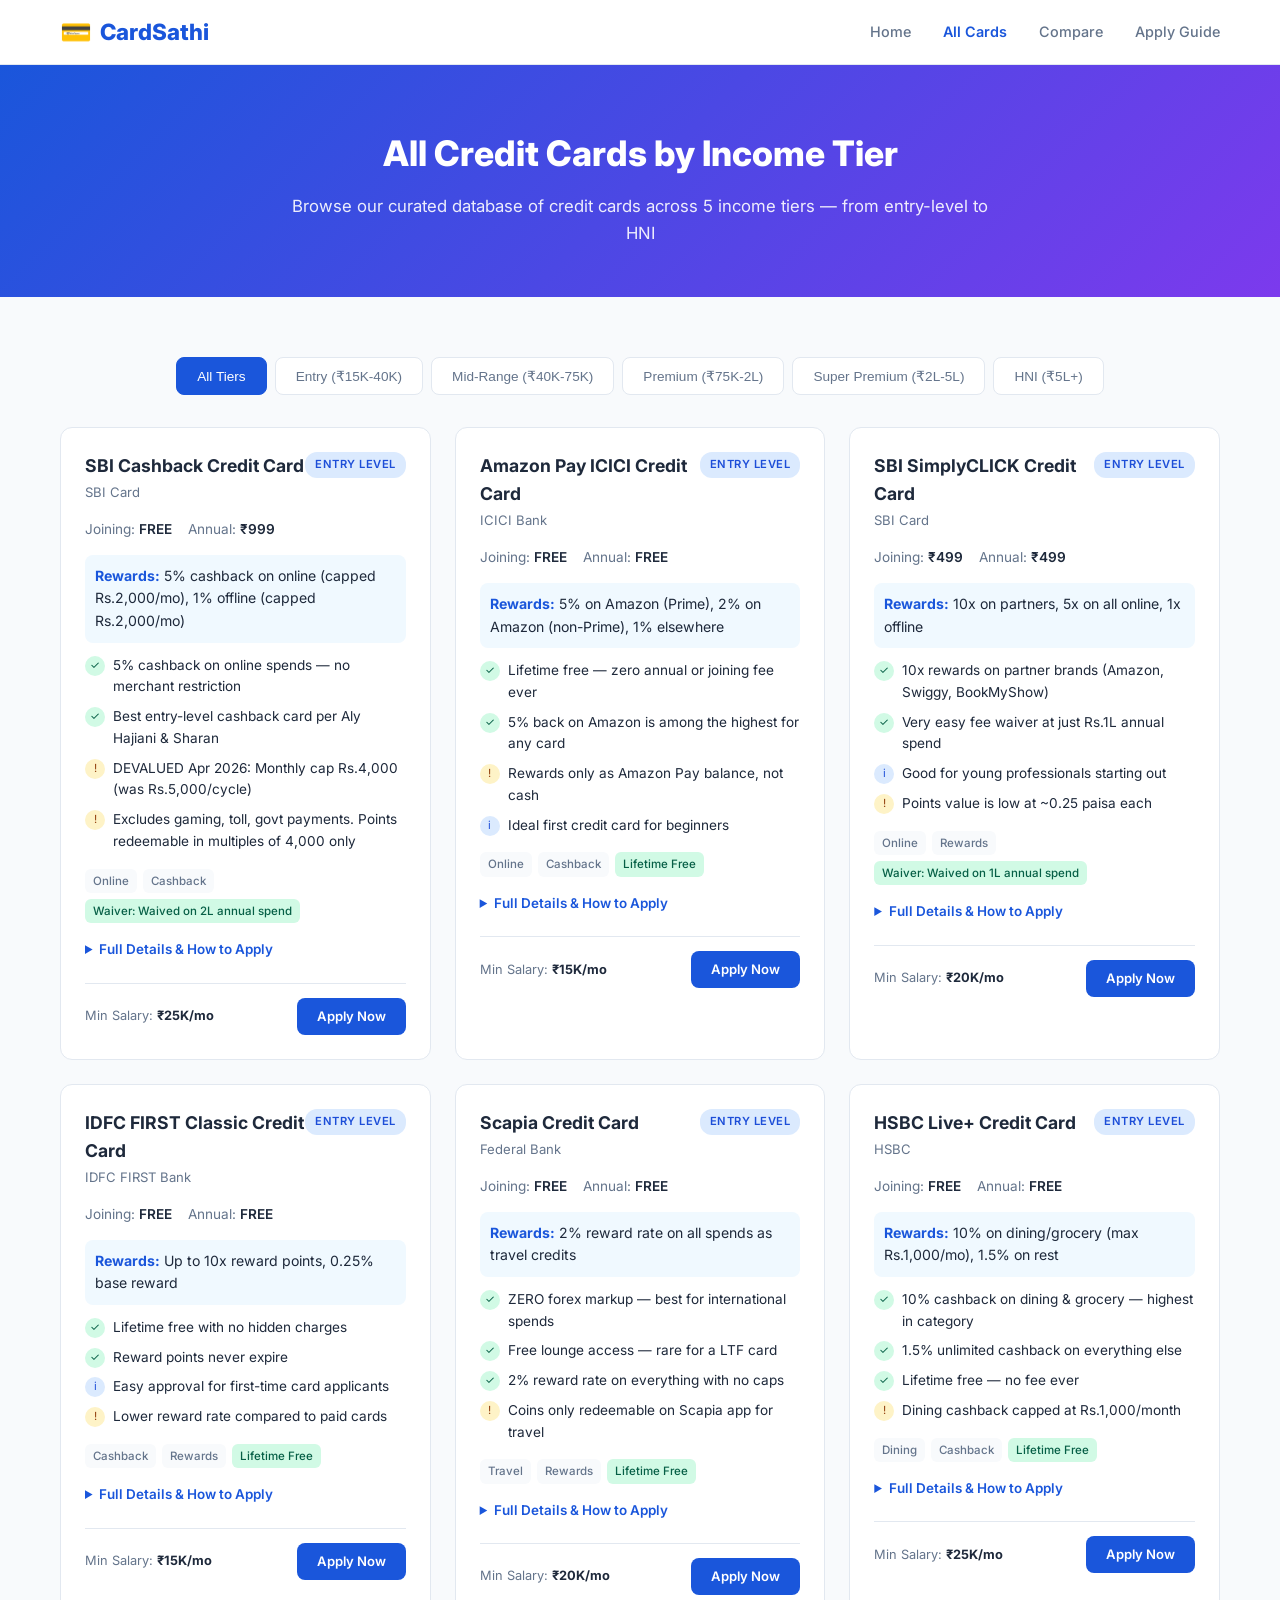
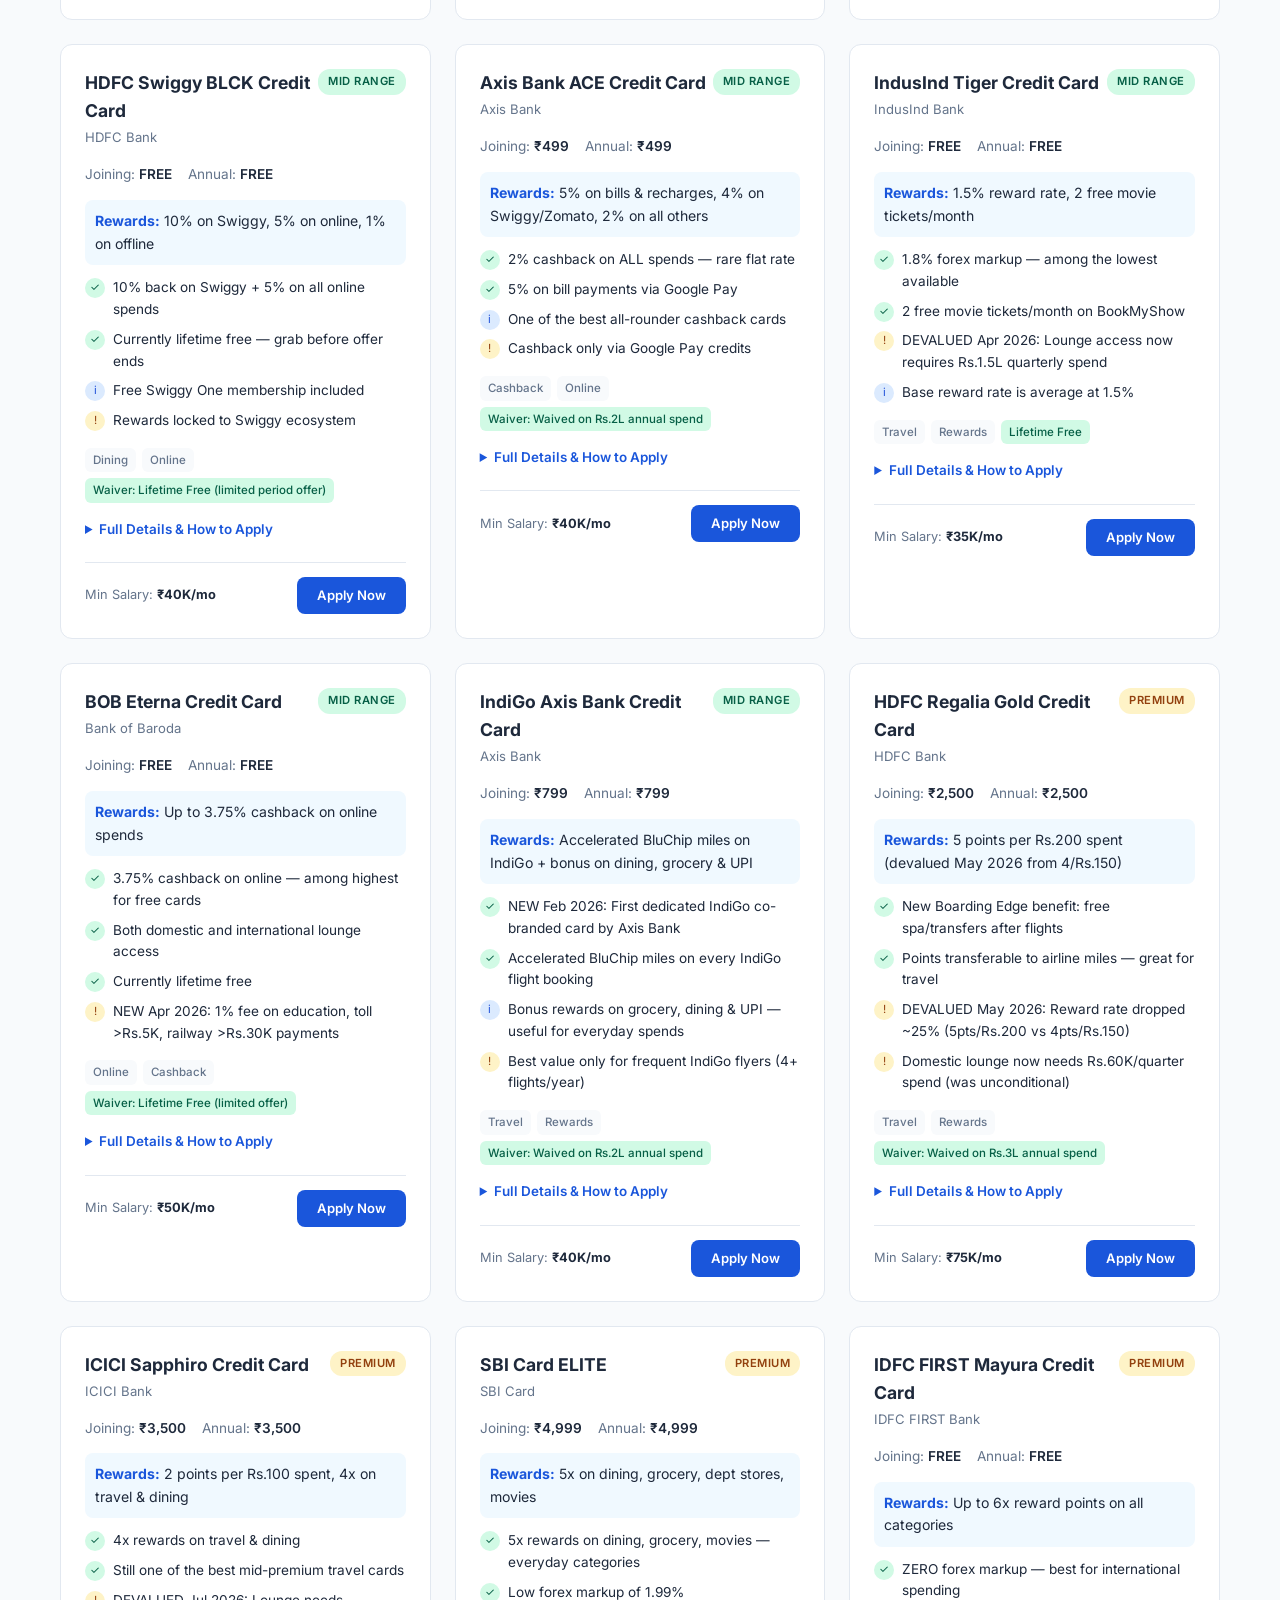
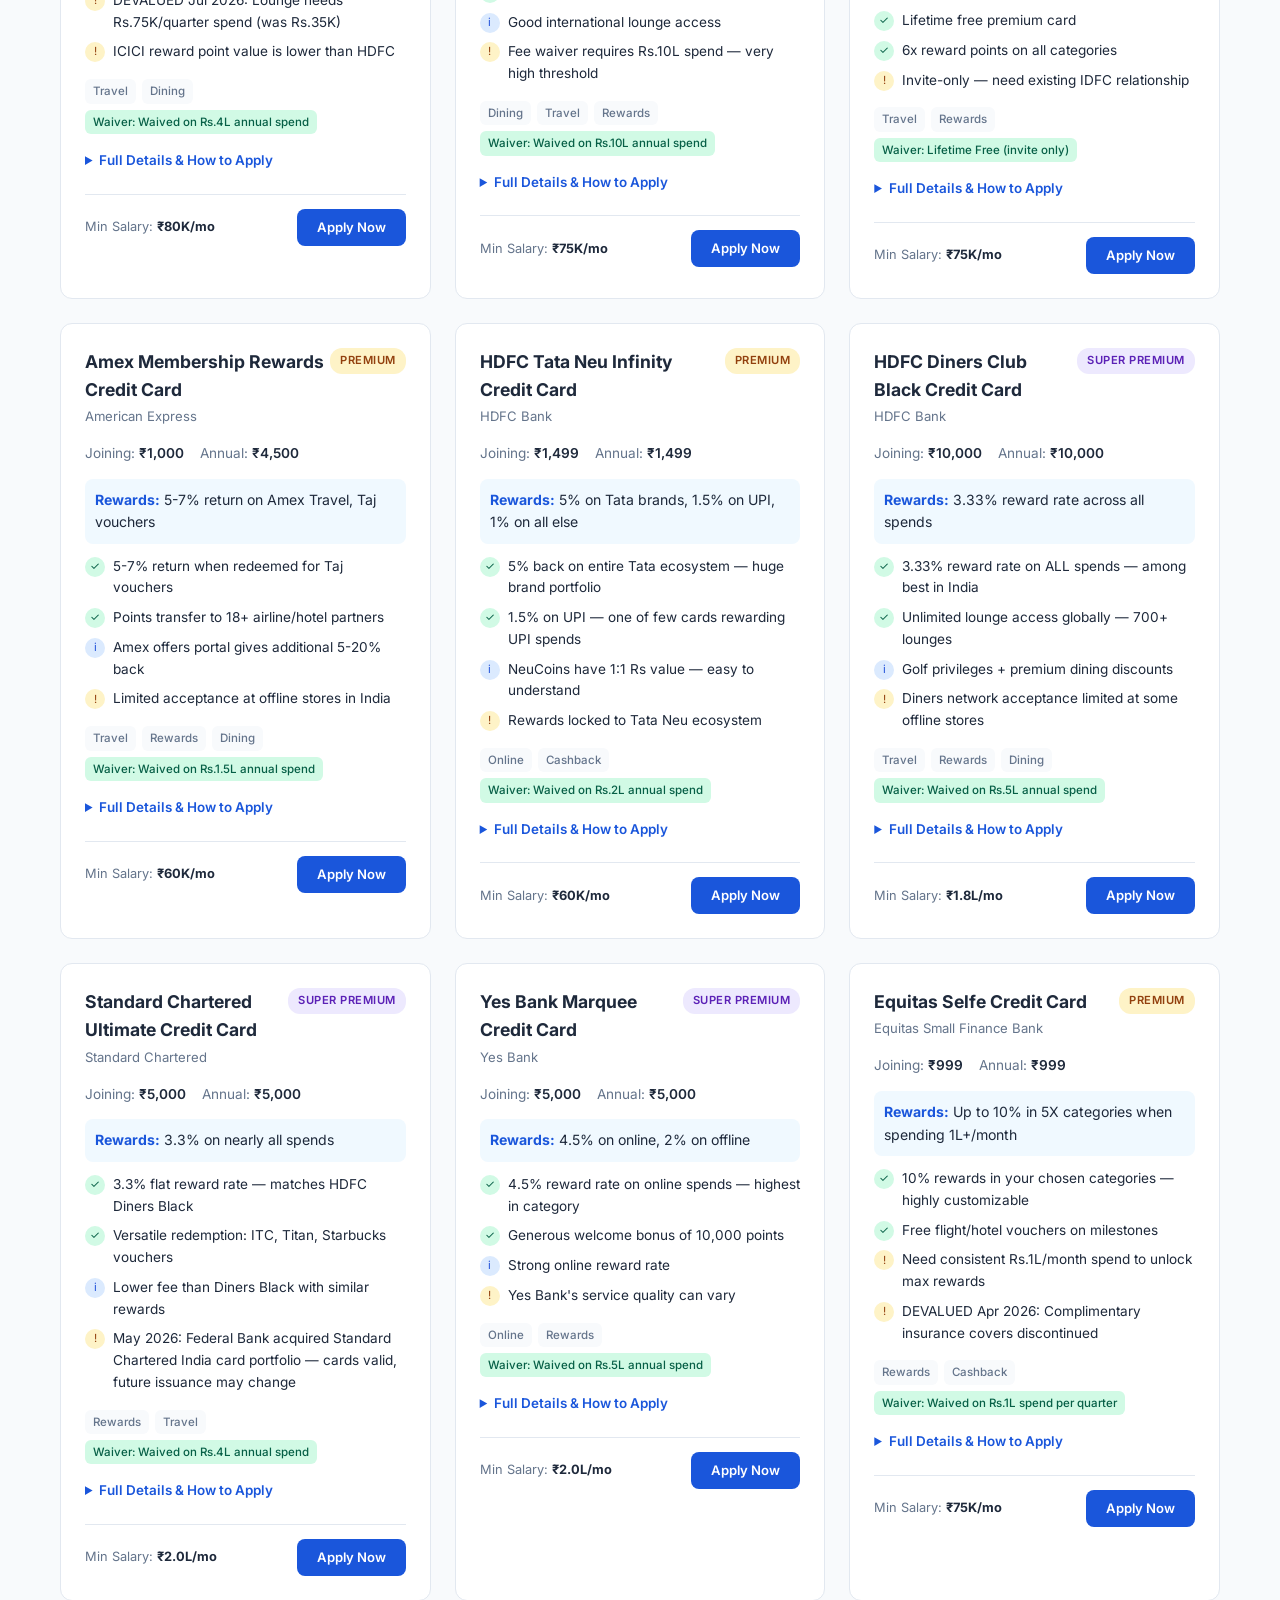
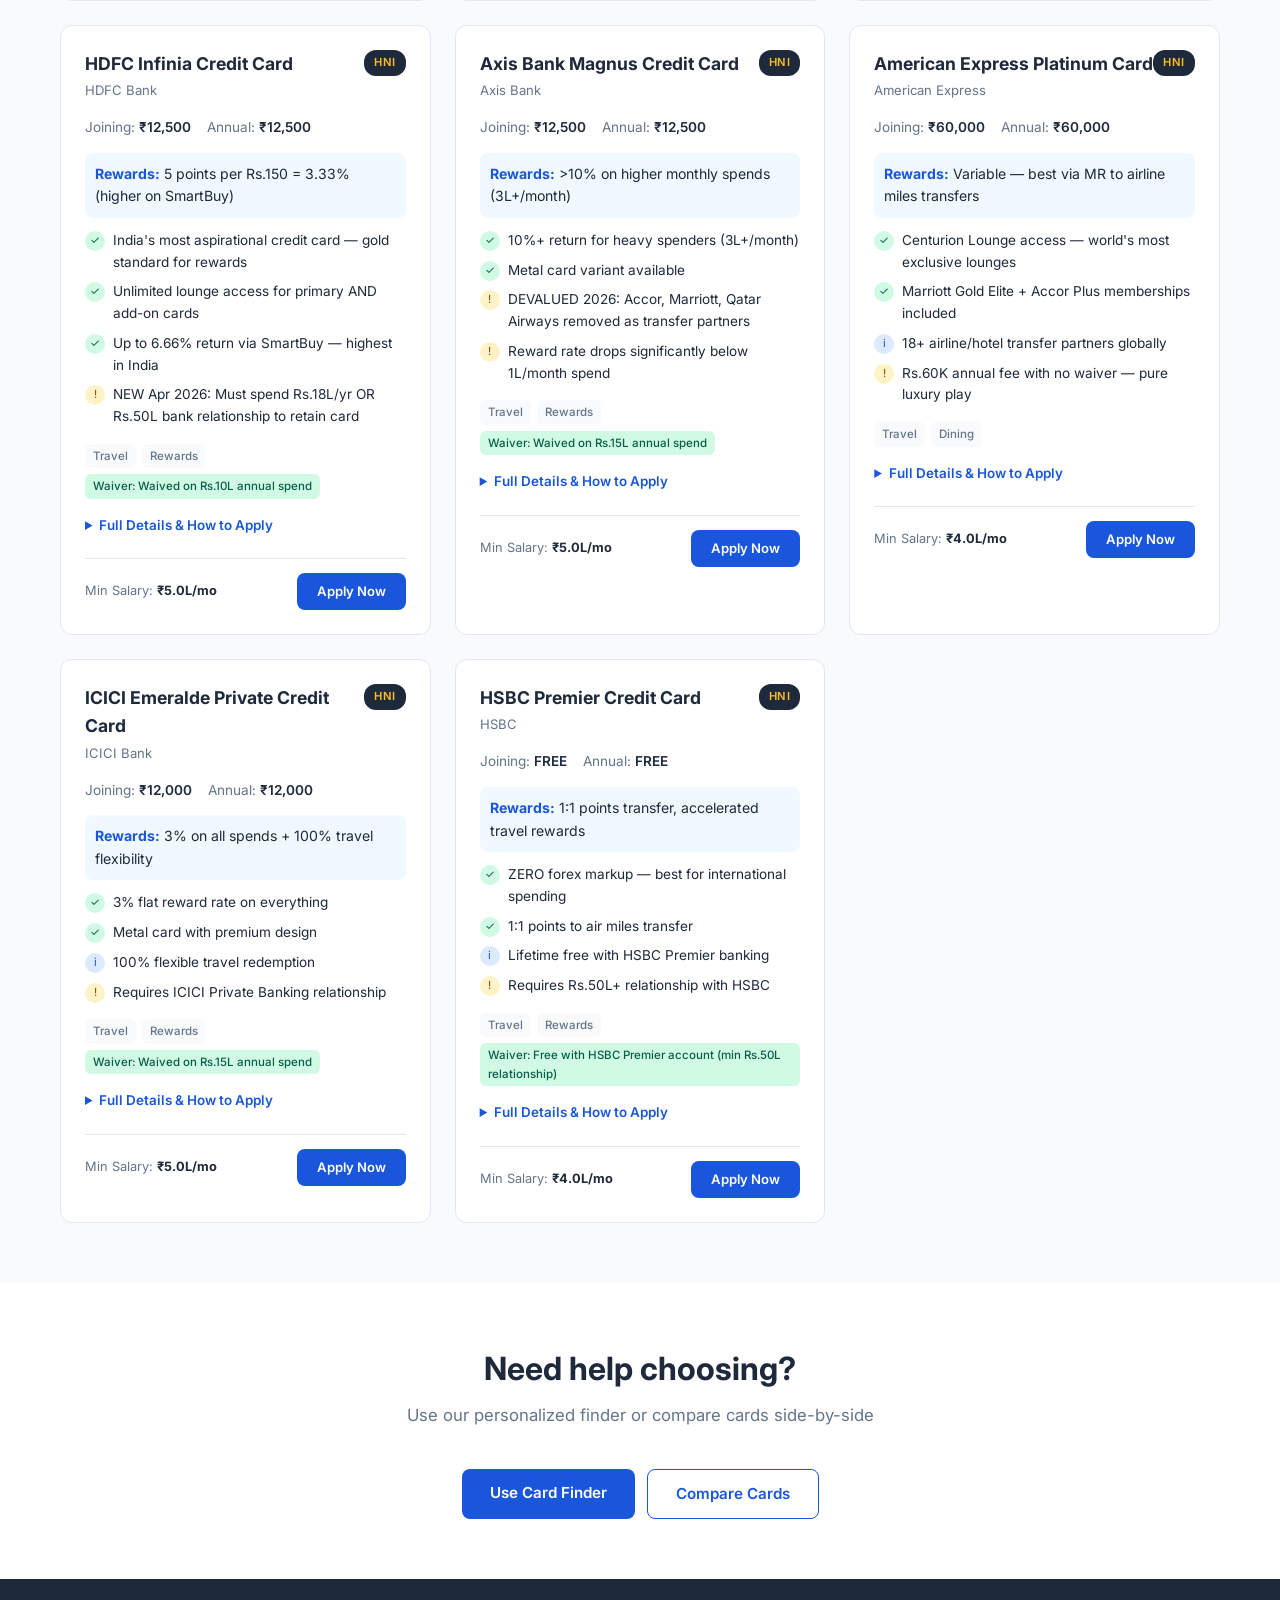
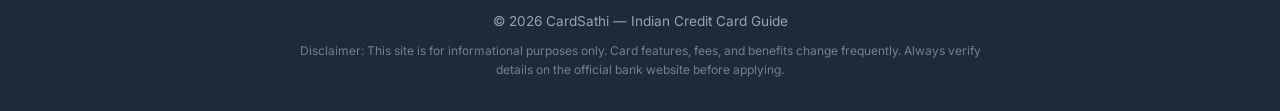
==== cards.html @ f6b60d7b "Convert to multi-page site: Home, Cards, Compare, Guide - index.html: Home page with hero, card find" ====
<!DOCTYPE html>
<html lang="en">
<head>
    <meta charset="UTF-8">
    <meta name="viewport" content="width=device-width, initial-scale=1.0">
    <title>All Credit Cards by Income Tier | CardSathi</title>
    <link rel="preconnect" href="https://fonts.googleapis.com">
    <link href="https://fonts.googleapis.com/css2?family=Inter:wght@300;400;500;600;700;800&display=swap" rel="stylesheet">
    <link rel="stylesheet" href="style.css">
</head>
<body>
    <nav class="navbar">
        <div class="container nav-container">
            <a href="index.html" class="logo">
                <span class="logo-icon">💳</span>
                <span class="logo-text">CardSathi</span>
            </a>
            <ul class="nav-links">
                <li><a href="index.html">Home</a></li>
                <li><a href="cards.html" class="active">All Cards</a></li>
                <li><a href="compare.html">Compare</a></li>
                <li><a href="guide.html">Apply Guide</a></li>
            </ul>
            <button class="mobile-menu-btn" onclick="toggleMobileMenu()">&#9776;</button>
        </div>
    </nav>

    <header class="page-header">
        <div class="container">
            <h1>All Credit Cards by Income Tier</h1>
            <p>Browse our curated database of credit cards across 5 income tiers — from entry-level to HNI</p>
        </div>
    </header>

    <section id="cards" class="section">
        <div class="container">
            <div class="tier-filters">
                <button class="tier-btn active" data-tier="all" onclick="filterTier(this)">All Tiers</button>
                <button class="tier-btn" data-tier="entry" onclick="filterTier(this)">Entry (&#8377;15K-40K)</button>
                <button class="tier-btn" data-tier="mid" onclick="filterTier(this)">Mid-Range (&#8377;40K-75K)</button>
                <button class="tier-btn" data-tier="premium" onclick="filterTier(this)">Premium (&#8377;75K-2L)</button>
                <button class="tier-btn" data-tier="super" onclick="filterTier(this)">Super Premium (&#8377;2L-5L)</button>
                <button class="tier-btn" data-tier="hni" onclick="filterTier(this)">HNI (&#8377;5L+)</button>
            </div>
            <div id="allCards" class="cards-grid"></div>
        </div>
    </section>

    <section class="section" style="background:var(--surface);text-align:center">
        <div class="container">
            <h2>Need help choosing?</h2>
            <p class="section-desc">Use our personalized finder or compare cards side-by-side</p>
            <div class="hero-cta" style="justify-content:center">
                <a href="index.html#finder" class="cta-btn cta-btn-primary">Use Card Finder</a>
                <a href="compare.html" class="cta-btn cta-btn-secondary">Compare Cards</a>
            </div>
        </div>
    </section>

    <footer>
        <div class="container">
            <p>&copy; 2026 CardSathi — Indian Credit Card Guide</p>
            <p class="disclaimer">Disclaimer: This site is for informational purposes only. Card features, fees, and benefits change frequently. Always verify details on the official bank website before applying.</p>
        </div>
    </footer>

    <script src="data.js"></script>
    <script src="app.js"></script>
</body>
</html>
---- style.css ----
:root {
    --primary: #1a56db;
    --primary-light: #e8effc;
    --primary-dark: #1040a0;
    --accent: #f59e0b;
    --accent-light: #fef3c7;
    --bg: #f8fafc;
    --surface: #ffffff;
    --text: #1e293b;
    --text-secondary: #64748b;
    --border: #e2e8f0;
    --success: #10b981;
    --danger: #ef4444;
    --radius: 12px;
    --shadow: 0 1px 3px rgba(0,0,0,0.08), 0 1px 2px rgba(0,0,0,0.06);
    --shadow-lg: 0 10px 15px -3px rgba(0,0,0,0.1), 0 4px 6px -2px rgba(0,0,0,0.05);
}

* { margin: 0; padding: 0; box-sizing: border-box; }

body {
    font-family: 'Inter', -apple-system, BlinkMacSystemFont, sans-serif;
    background: var(--bg);
    color: var(--text);
    line-height: 1.6;
}

.container {
    max-width: 1200px;
    margin: 0 auto;
    padding: 0 20px;
}

/* NAVBAR */
.navbar {
    background: var(--surface);
    border-bottom: 1px solid var(--border);
    position: sticky;
    top: 0;
    z-index: 100;
    backdrop-filter: blur(10px);
}

.nav-container {
    display: flex;
    align-items: center;
    justify-content: space-between;
    height: 64px;
}

.logo {
    display: flex;
    align-items: center;
    gap: 8px;
    font-size: 1.4rem;
    font-weight: 800;
    color: var(--primary);
    text-decoration: none;
}

.logo-icon { font-size: 1.6rem; }

.nav-links {
    display: flex;
    list-style: none;
    gap: 32px;
}

.nav-links a {
    text-decoration: none;
    color: var(--text-secondary);
    font-weight: 500;
    font-size: 0.9rem;
    transition: color 0.2s;
}

.nav-links a:hover { color: var(--primary); }

.nav-links a.active {
    color: var(--primary);
    font-weight: 600;
}

.logo {
    text-decoration: none;
}

/* PAGE HEADER (non-home pages) */
.page-header {
    background: linear-gradient(135deg, #1a56db 0%, #7c3aed 100%);
    color: white;
    padding: 60px 0 50px;
    text-align: center;
}

.page-header h1 {
    font-size: 2.2rem;
    font-weight: 800;
    margin-bottom: 12px;
}

.page-header p {
    opacity: 0.9;
    max-width: 700px;
    margin: 0 auto;
    font-size: 1.05rem;
}

/* HERO CTAs */
.hero-cta {
    display: flex;
    gap: 12px;
    justify-content: center;
    margin-top: 24px;
    flex-wrap: wrap;
}

.cta-btn {
    padding: 12px 28px;
    border-radius: 8px;
    font-weight: 600;
    font-size: 0.95rem;
    text-decoration: none;
    transition: all 0.2s;
    display: inline-block;
}

.cta-btn-primary {
    background: white;
    color: var(--primary);
}

.cta-btn-primary:hover {
    background: #f1f5f9;
    transform: translateY(-1px);
}

.cta-btn-secondary {
    background: transparent;
    color: white;
    border: 1.5px solid rgba(255,255,255,0.5);
}

.cta-btn-secondary:hover {
    border-color: white;
    background: rgba(255,255,255,0.1);
}

/* On non-hero sections, primary CTA inverted */
.section .cta-btn-primary {
    background: var(--primary);
    color: white;
}

.section .cta-btn-primary:hover {
    background: var(--primary-dark);
}

.section .cta-btn-secondary {
    color: var(--primary);
    border: 1.5px solid var(--primary);
}

.section .cta-btn-secondary:hover {
    background: var(--primary-light);
}

/* QUICK LINKS */
.quick-links-grid {
    display: grid;
    grid-template-columns: repeat(auto-fit, minmax(260px, 1fr));
    gap: 24px;
    margin-top: 40px;
}

.quick-link {
    display: block;
    padding: 32px 28px;
    background: var(--surface);
    border: 1.5px solid var(--border);
    border-radius: var(--radius);
    text-decoration: none;
    color: var(--text);
    transition: all 0.2s;
    text-align: center;
}

.quick-link:hover {
    border-color: var(--primary);
    box-shadow: var(--shadow-lg);
    transform: translateY(-2px);
}

.quick-link-icon {
    font-size: 2.5rem;
    margin-bottom: 12px;
}

.quick-link h3 {
    font-size: 1.2rem;
    margin-bottom: 8px;
    color: var(--primary);
}

.quick-link p {
    font-size: 0.9rem;
    color: var(--text-secondary);
}

.mobile-menu-btn {
    display: none;
    background: none;
    border: none;
    font-size: 1.5rem;
    cursor: pointer;
    color: var(--text);
}

/* HERO */
.hero {
    background: linear-gradient(135deg, #1a56db 0%, #7c3aed 100%);
    color: white;
    padding: 80px 0 60px;
    text-align: center;
}

.hero h1 {
    font-size: 2.8rem;
    font-weight: 800;
    margin-bottom: 16px;
    letter-spacing: -0.5px;
}

.hero-subtitle {
    font-size: 1.1rem;
    opacity: 0.9;
    max-width: 700px;
    margin: 0 auto 12px;
}

.last-updated {
    font-size: 0.85rem;
    opacity: 0.7;
}

/* SECTIONS */
.section {
    padding: 60px 0;
}

.section h2 {
    font-size: 2rem;
    font-weight: 700;
    text-align: center;
    margin-bottom: 8px;
}

.section-desc {
    text-align: center;
    color: var(--text-secondary);
    margin-bottom: 40px;
    font-size: 1.05rem;
}

/* FINDER */
.finder-section {
    background: var(--surface);
    border-bottom: 1px solid var(--border);
}

.finder-controls {
    max-width: 700px;
    margin: 0 auto 40px;
}

.slider-group {
    margin-bottom: 28px;
}

.slider-group label {
    display: flex;
    justify-content: space-between;
    align-items: center;
    margin-bottom: 10px;
    font-weight: 500;
}

.slider-group strong {
    color: var(--primary);
    font-size: 1.2rem;
}

input[type="range"] {
    width: 100%;
    height: 8px;
    border-radius: 4px;
    background: var(--border);
    outline: none;
    -webkit-appearance: none;
    appearance: none;
}

input[type="range"]::-webkit-slider-thumb {
    -webkit-appearance: none;
    width: 24px;
    height: 24px;
    border-radius: 50%;
    background: var(--primary);
    cursor: pointer;
    border: 3px solid white;
    box-shadow: 0 2px 6px rgba(0,0,0,0.2);
}

input[type="range"]::-moz-range-thumb {
    width: 24px;
    height: 24px;
    border-radius: 50%;
    background: var(--primary);
    cursor: pointer;
    border: 3px solid white;
    box-shadow: 0 2px 6px rgba(0,0,0,0.2);
}

.slider-labels {
    display: flex;
    justify-content: space-between;
    font-size: 0.8rem;
    color: var(--text-secondary);
    margin-top: 4px;
}

.spend-category-group {
    margin-top: 20px;
}

.spend-category-group label {
    font-weight: 500;
    margin-bottom: 12px;
    display: block;
}

.category-chips {
    display: flex;
    flex-wrap: wrap;
    gap: 8px;
}

.chip {
    padding: 8px 18px;
    border-radius: 20px;
    border: 1.5px solid var(--border);
    background: var(--surface);
    cursor: pointer;
    font-size: 0.85rem;
    font-weight: 500;
    color: var(--text-secondary);
    transition: all 0.2s;
}

.chip:hover {
    border-color: var(--primary);
    color: var(--primary);
}

.chip.active {
    background: var(--primary);
    color: white;
    border-color: var(--primary);
}

/* CARDS GRID */
.cards-grid {
    display: grid;
    grid-template-columns: repeat(auto-fill, minmax(340px, 1fr));
    gap: 24px;
}

.card {
    background: var(--surface);
    border: 1px solid var(--border);
    border-radius: var(--radius);
    padding: 24px;
    transition: all 0.3s;
    position: relative;
    overflow: hidden;
}

.card:hover {
    box-shadow: var(--shadow-lg);
    transform: translateY(-2px);
}

.card-header {
    display: flex;
    justify-content: space-between;
    align-items: flex-start;
    margin-bottom: 16px;
}

.card-name {
    font-size: 1.1rem;
    font-weight: 700;
    color: var(--text);
}

.card-bank {
    font-size: 0.82rem;
    color: var(--text-secondary);
    margin-top: 2px;
}

.card-tier {
    font-size: 0.7rem;
    font-weight: 600;
    padding: 4px 10px;
    border-radius: 12px;
    text-transform: uppercase;
    letter-spacing: 0.5px;
    white-space: nowrap;
}

.tier-entry { background: #dbeafe; color: #1d4ed8; }
.tier-mid { background: #d1fae5; color: #065f46; }
.tier-premium { background: #fef3c7; color: #92400e; }
.tier-super { background: #ede9fe; color: #5b21b6; }
.tier-hni { background: #1e293b; color: #fbbf24; }

.card-fee {
    display: flex;
    gap: 16px;
    margin-bottom: 14px;
    font-size: 0.85rem;
}

.card-fee span {
    display: flex;
    align-items: center;
    gap: 4px;
}

.fee-label {
    color: var(--text-secondary);
}

.fee-value {
    font-weight: 600;
}

.card-highlights {
    display: flex;
    flex-direction: column;
    gap: 8px;
    margin-bottom: 16px;
}

.highlight {
    display: flex;
    align-items: flex-start;
    gap: 8px;
    font-size: 0.85rem;
}

.highlight-icon {
    flex-shrink: 0;
    width: 20px;
    height: 20px;
    border-radius: 50%;
    display: flex;
    align-items: center;
    justify-content: center;
    font-size: 0.7rem;
    margin-top: 1px;
}

.highlight-good { background: #d1fae5; color: #065f46; }
.highlight-info { background: #dbeafe; color: #1d4ed8; }
.highlight-warn { background: #fef3c7; color: #92400e; }

.card-tags {
    display: flex;
    flex-wrap: wrap;
    gap: 6px;
    margin-bottom: 16px;
}

.tag {
    font-size: 0.72rem;
    padding: 3px 8px;
    border-radius: 6px;
    background: var(--bg);
    color: var(--text-secondary);
    font-weight: 500;
}

.card-footer {
    display: flex;
    justify-content: space-between;
    align-items: center;
    padding-top: 14px;
    border-top: 1px solid var(--border);
}

.card-salary {
    font-size: 0.8rem;
    color: var(--text-secondary);
}

.card-salary strong {
    color: var(--text);
}

.apply-btn {
    padding: 8px 20px;
    border-radius: 8px;
    border: none;
    background: var(--primary);
    color: white;
    font-weight: 600;
    font-size: 0.82rem;
    cursor: pointer;
    text-decoration: none;
    transition: background 0.2s;
}

.apply-btn:hover {
    background: var(--primary-dark);
}

.best-match-badge {
    position: absolute;
    top: 0;
    right: 0;
    background: var(--accent);
    color: white;
    padding: 4px 16px;
    font-size: 0.72rem;
    font-weight: 700;
    border-radius: 0 0 0 12px;
    text-transform: uppercase;
}

/* TIER FILTERS */
.tier-filters {
    display: flex;
    flex-wrap: wrap;
    justify-content: center;
    gap: 8px;
    margin-bottom: 32px;
}

.tier-btn {
    padding: 10px 20px;
    border-radius: 8px;
    border: 1.5px solid var(--border);
    background: var(--surface);
    cursor: pointer;
    font-size: 0.85rem;
    font-weight: 500;
    color: var(--text-secondary);
    transition: all 0.2s;
}

.tier-btn:hover {
    border-color: var(--primary);
    color: var(--primary);
}

.tier-btn.active {
    background: var(--primary);
    color: white;
    border-color: var(--primary);
}

/* PROFILE CARD */
.profile-section {
    padding: 40px 0;
}

.profile-card {
    background: linear-gradient(135deg, #1a56db, #7c3aed);
    color: white;
    border-radius: var(--radius);
    padding: 32px;
    text-align: center;
}

.profile-card h3 {
    font-size: 1.3rem;
    margin-bottom: 12px;
}

.profile-card p {
    max-width: 600px;
    margin: 0 auto;
    opacity: 0.95;
}

/* COMPARE */
.compare-section {
    background: var(--surface);
}

.compare-selectors {
    display: flex;
    gap: 16px;
    justify-content: center;
    margin-bottom: 32px;
    flex-wrap: wrap;
}

.compare-selectors select {
    padding: 12px 16px;
    border-radius: 8px;
    border: 1.5px solid var(--border);
    font-size: 0.9rem;
    min-width: 250px;
    font-family: inherit;
    color: var(--text);
    background: var(--surface);
}

.comparison-table-wrapper {
    overflow-x: auto;
}

.comparison-table {
    width: 100%;
    border-collapse: collapse;
    font-size: 0.88rem;
}

.comparison-table th,
.comparison-table td {
    padding: 14px 16px;
    text-align: left;
    border-bottom: 1px solid var(--border);
}

.comparison-table th {
    background: var(--bg);
    font-weight: 600;
    color: var(--text-secondary);
    white-space: nowrap;
}

.comparison-table td {
    vertical-align: top;
}

.comparison-table tr:hover td {
    background: #f8fafc;
}

/* GUIDE */
.guide-section {
    background: var(--bg);
}

.guide-grid {
    display: grid;
    grid-template-columns: repeat(auto-fill, minmax(260px, 1fr));
    gap: 24px;
    margin-bottom: 48px;
}

.guide-card {
    background: var(--surface);
    border: 1px solid var(--border);
    border-radius: var(--radius);
    padding: 28px;
}

.guide-number {
    width: 36px;
    height: 36px;
    border-radius: 50%;
    background: var(--primary);
    color: white;
    display: flex;
    align-items: center;
    justify-content: center;
    font-weight: 700;
    font-size: 1rem;
    margin-bottom: 16px;
}

.guide-card h3 {
    font-size: 1.05rem;
    margin-bottom: 12px;
}

.guide-card ul {
    list-style: none;
}

.guide-card li {
    font-size: 0.85rem;
    color: var(--text-secondary);
    padding: 4px 0;
    padding-left: 16px;
    position: relative;
}

.guide-card li::before {
    content: ">";
    position: absolute;
    left: 0;
    color: var(--primary);
    font-weight: 700;
}

/* APPLY LINKS */
.apply-links-section h3 {
    text-align: center;
    font-size: 1.3rem;
    margin-bottom: 24px;
}

.apply-links-grid {
    display: grid;
    grid-template-columns: repeat(auto-fill, minmax(220px, 1fr));
    gap: 16px;
}

.apply-link-card {
    display: flex;
    flex-direction: column;
    padding: 20px;
    background: var(--surface);
    border: 1.5px solid var(--border);
    border-radius: var(--radius);
    text-decoration: none;
    color: var(--text);
    transition: all 0.2s;
}

.apply-link-card:hover {
    border-color: var(--primary);
    box-shadow: var(--shadow);
}

.apply-link-card strong {
    font-size: 1rem;
    margin-bottom: 4px;
}

.apply-link-card span {
    font-size: 0.82rem;
    color: var(--text-secondary);
}

/* SOURCES */
.sources-section {
    background: var(--surface);
}

.sources-grid {
    display: grid;
    grid-template-columns: repeat(auto-fill, minmax(260px, 1fr));
    gap: 20px;
    margin-bottom: 32px;
}

.source-card {
    display: block;
    padding: 24px;
    border: 1.5px solid var(--border);
    border-radius: var(--radius);
    text-decoration: none;
    color: var(--text);
    transition: all 0.2s;
}

.source-card:hover {
    border-color: var(--primary);
    box-shadow: var(--shadow);
}

.source-card h3 {
    font-size: 1rem;
    margin-bottom: 8px;
    color: var(--primary);
}

.source-card p {
    font-size: 0.85rem;
    color: var(--text-secondary);
}

.data-sources {
    text-align: center;
    padding: 24px;
    background: var(--bg);
    border-radius: var(--radius);
}

.data-sources h3 {
    font-size: 1rem;
    margin-bottom: 8px;
}

.data-sources p {
    font-size: 0.85rem;
    color: var(--text-secondary);
}

/* FOOTER */
footer {
    background: var(--text);
    color: #94a3b8;
    text-align: center;
    padding: 32px 0;
    font-size: 0.85rem;
}

footer p { margin-bottom: 8px; }

.disclaimer {
    font-size: 0.75rem;
    max-width: 700px;
    margin: 0 auto;
    opacity: 0.7;
}

/* MOBILE */
@media (max-width: 768px) {
    .nav-links { display: none; }
    .nav-links.active {
        display: flex;
        flex-direction: column;
        position: absolute;
        top: 64px;
        left: 0;
        right: 0;
        background: var(--surface);
        padding: 20px;
        gap: 16px;
        border-bottom: 1px solid var(--border);
        box-shadow: var(--shadow-lg);
    }
    .mobile-menu-btn { display: block; }

    .hero h1 { font-size: 1.8rem; }
    .hero-subtitle { font-size: 0.95rem; }

    .cards-grid {
        grid-template-columns: 1fr;
    }

    .compare-selectors {
        flex-direction: column;
        align-items: stretch;
    }

    .compare-selectors select {
        min-width: auto;
    }

    .guide-grid {
        grid-template-columns: 1fr;
    }

    .tier-filters {
        overflow-x: auto;
        flex-wrap: nowrap;
        justify-content: flex-start;
        padding-bottom: 8px;
    }

    .tier-btn { white-space: nowrap; }

    .apply-links-grid {
        grid-template-columns: 1fr 1fr;
    }
}

@media (max-width: 480px) {
    .apply-links-grid {
        grid-template-columns: 1fr;
    }
}
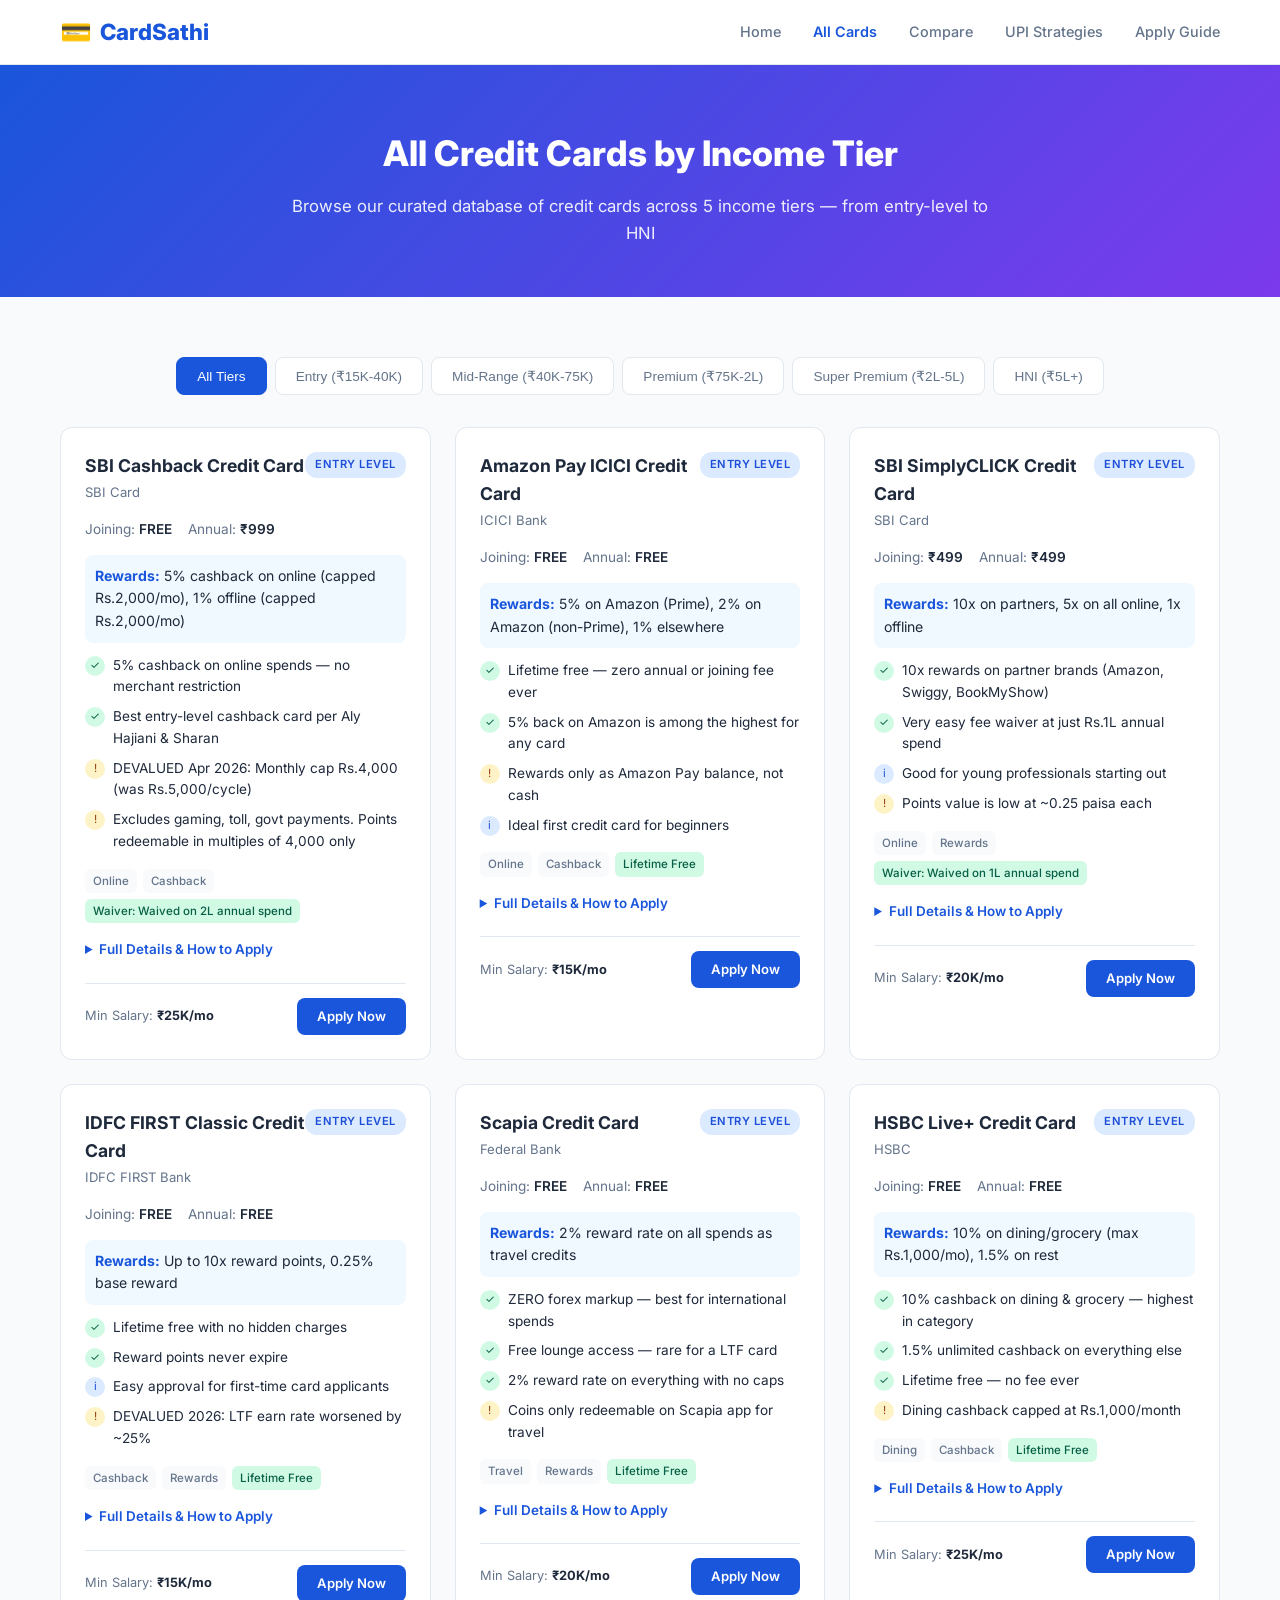
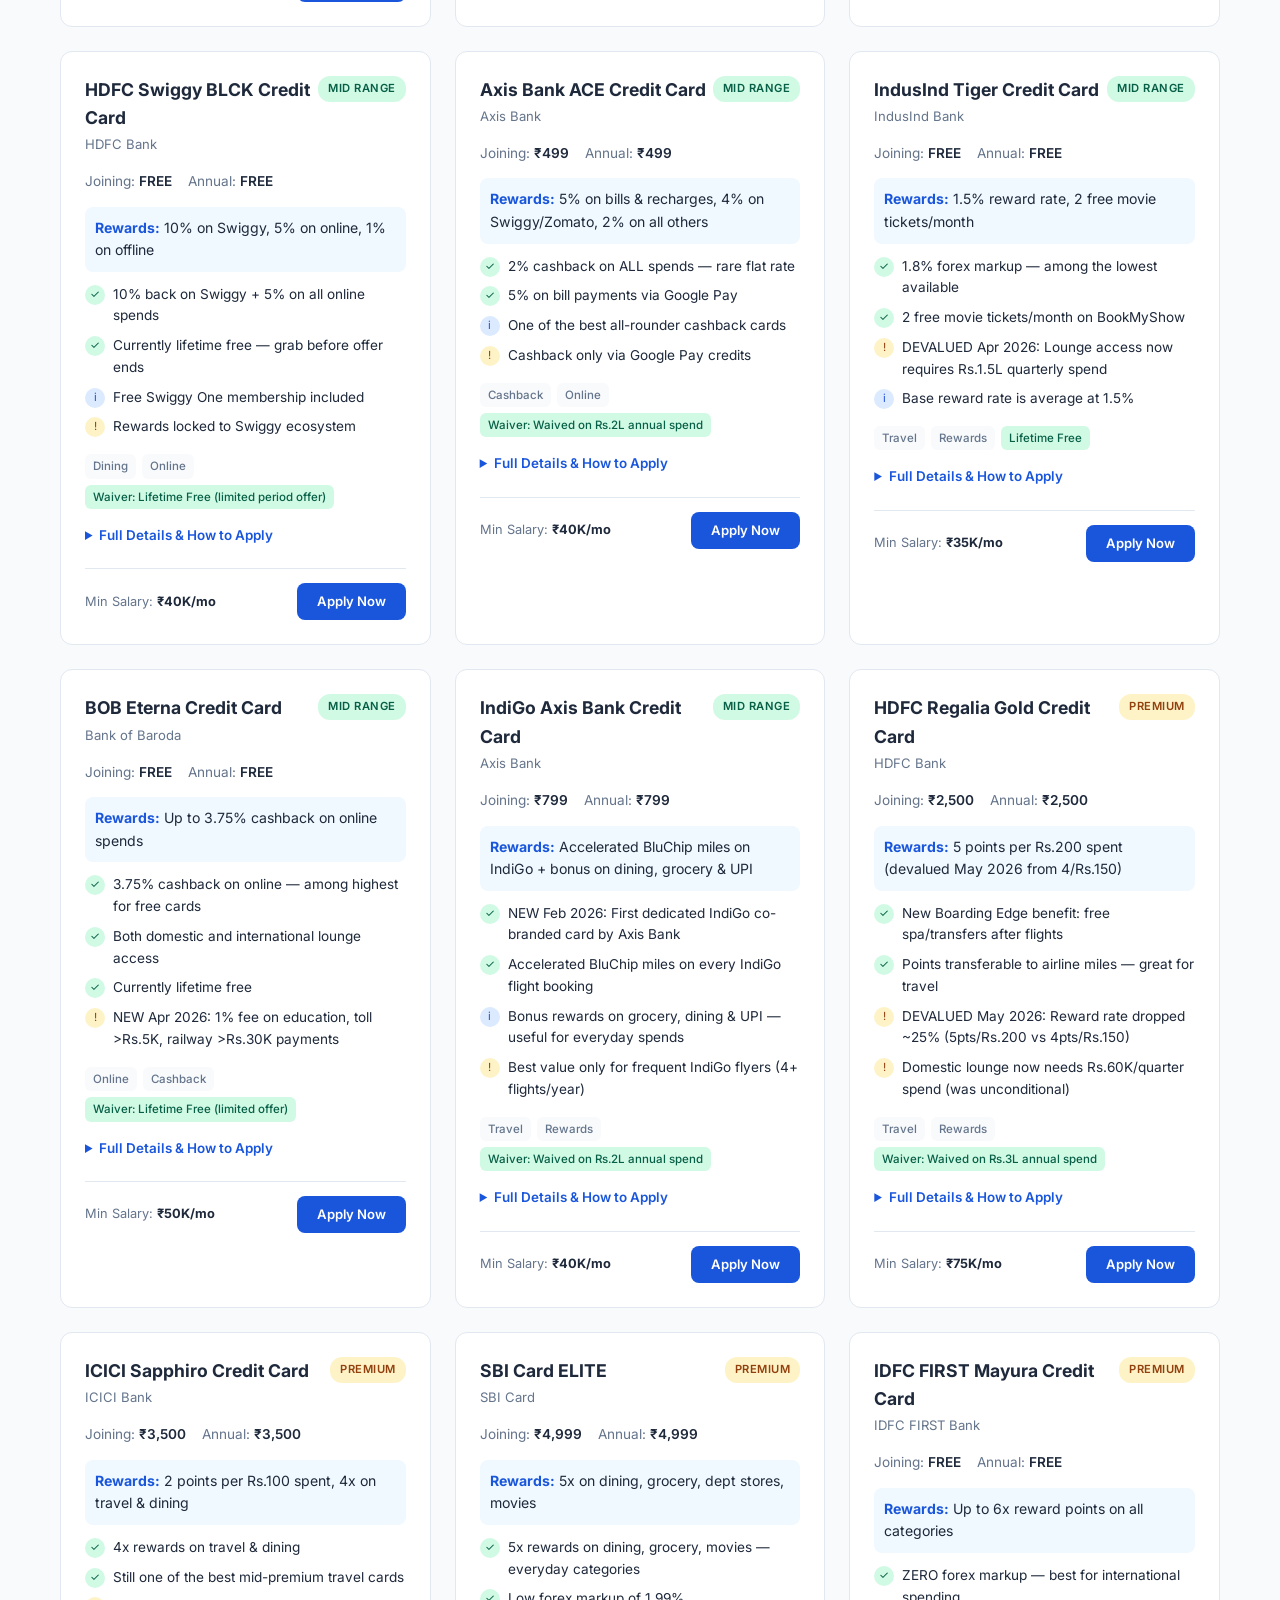
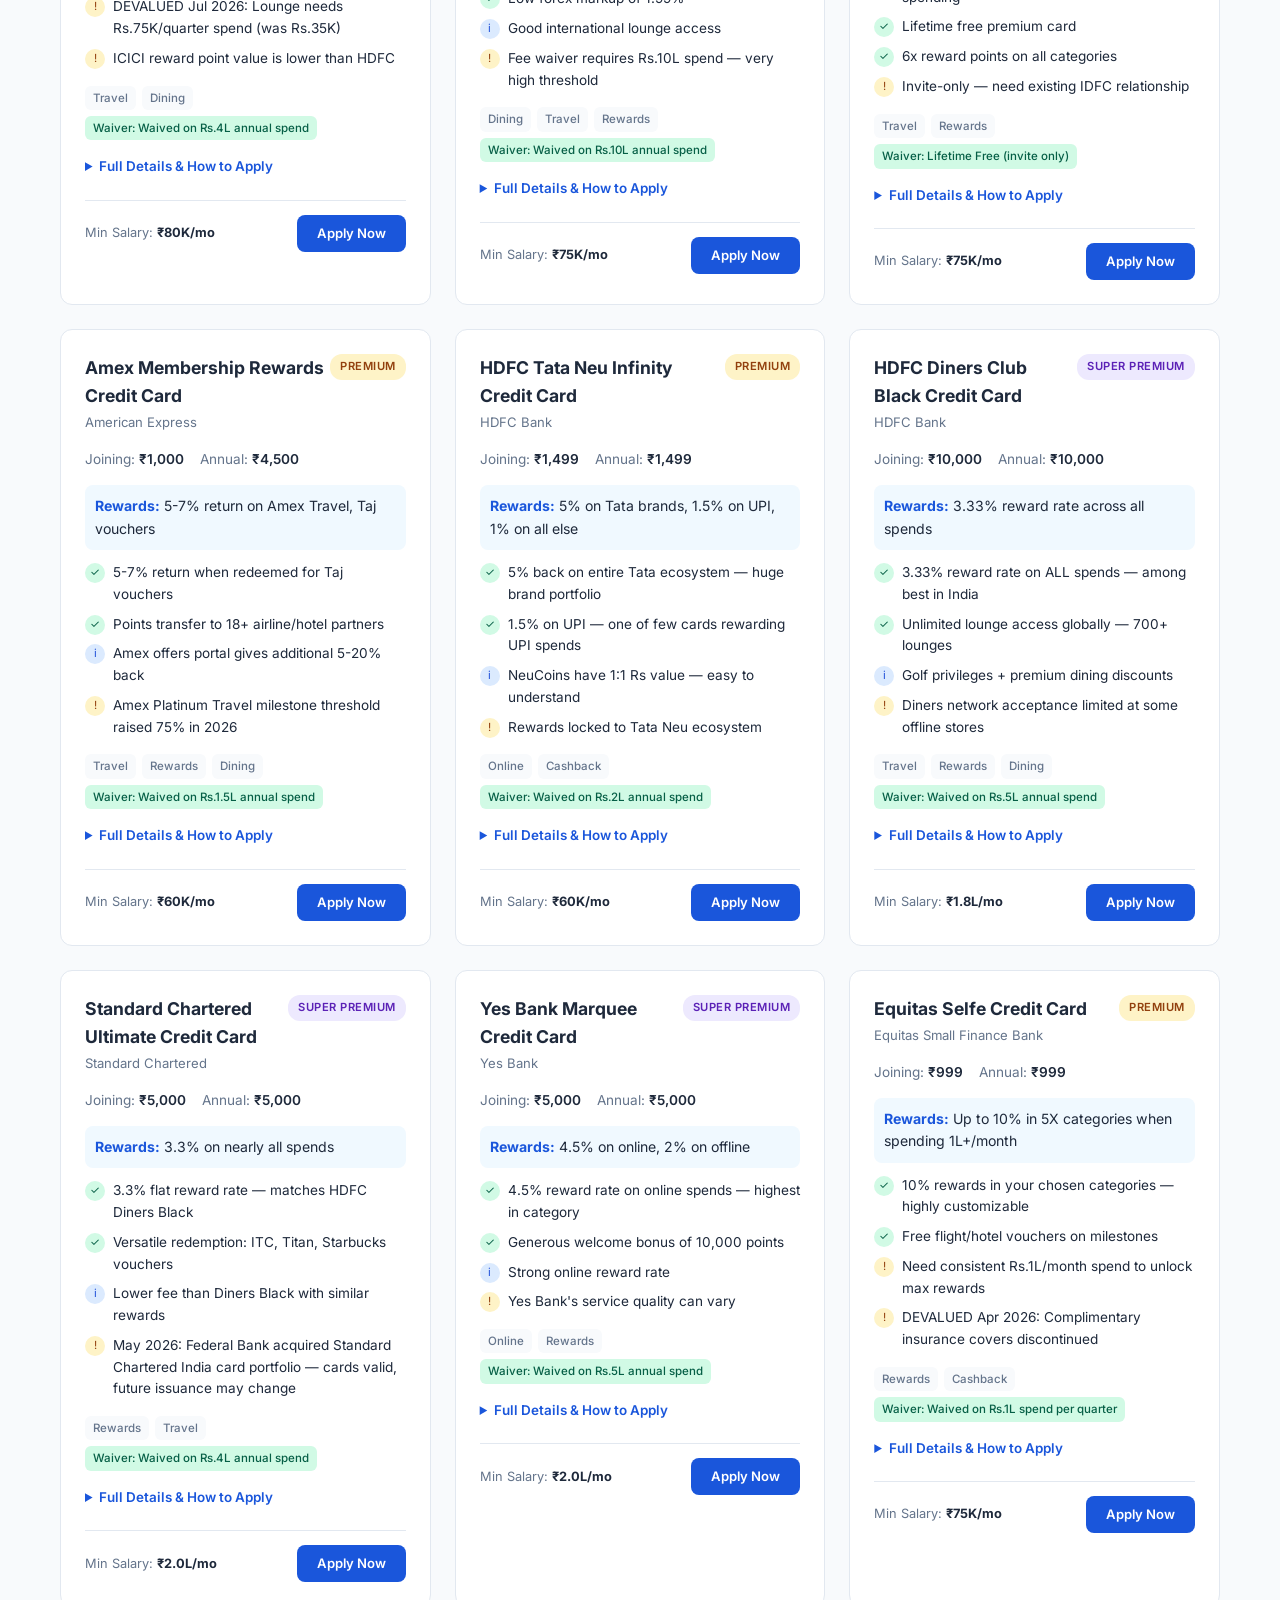
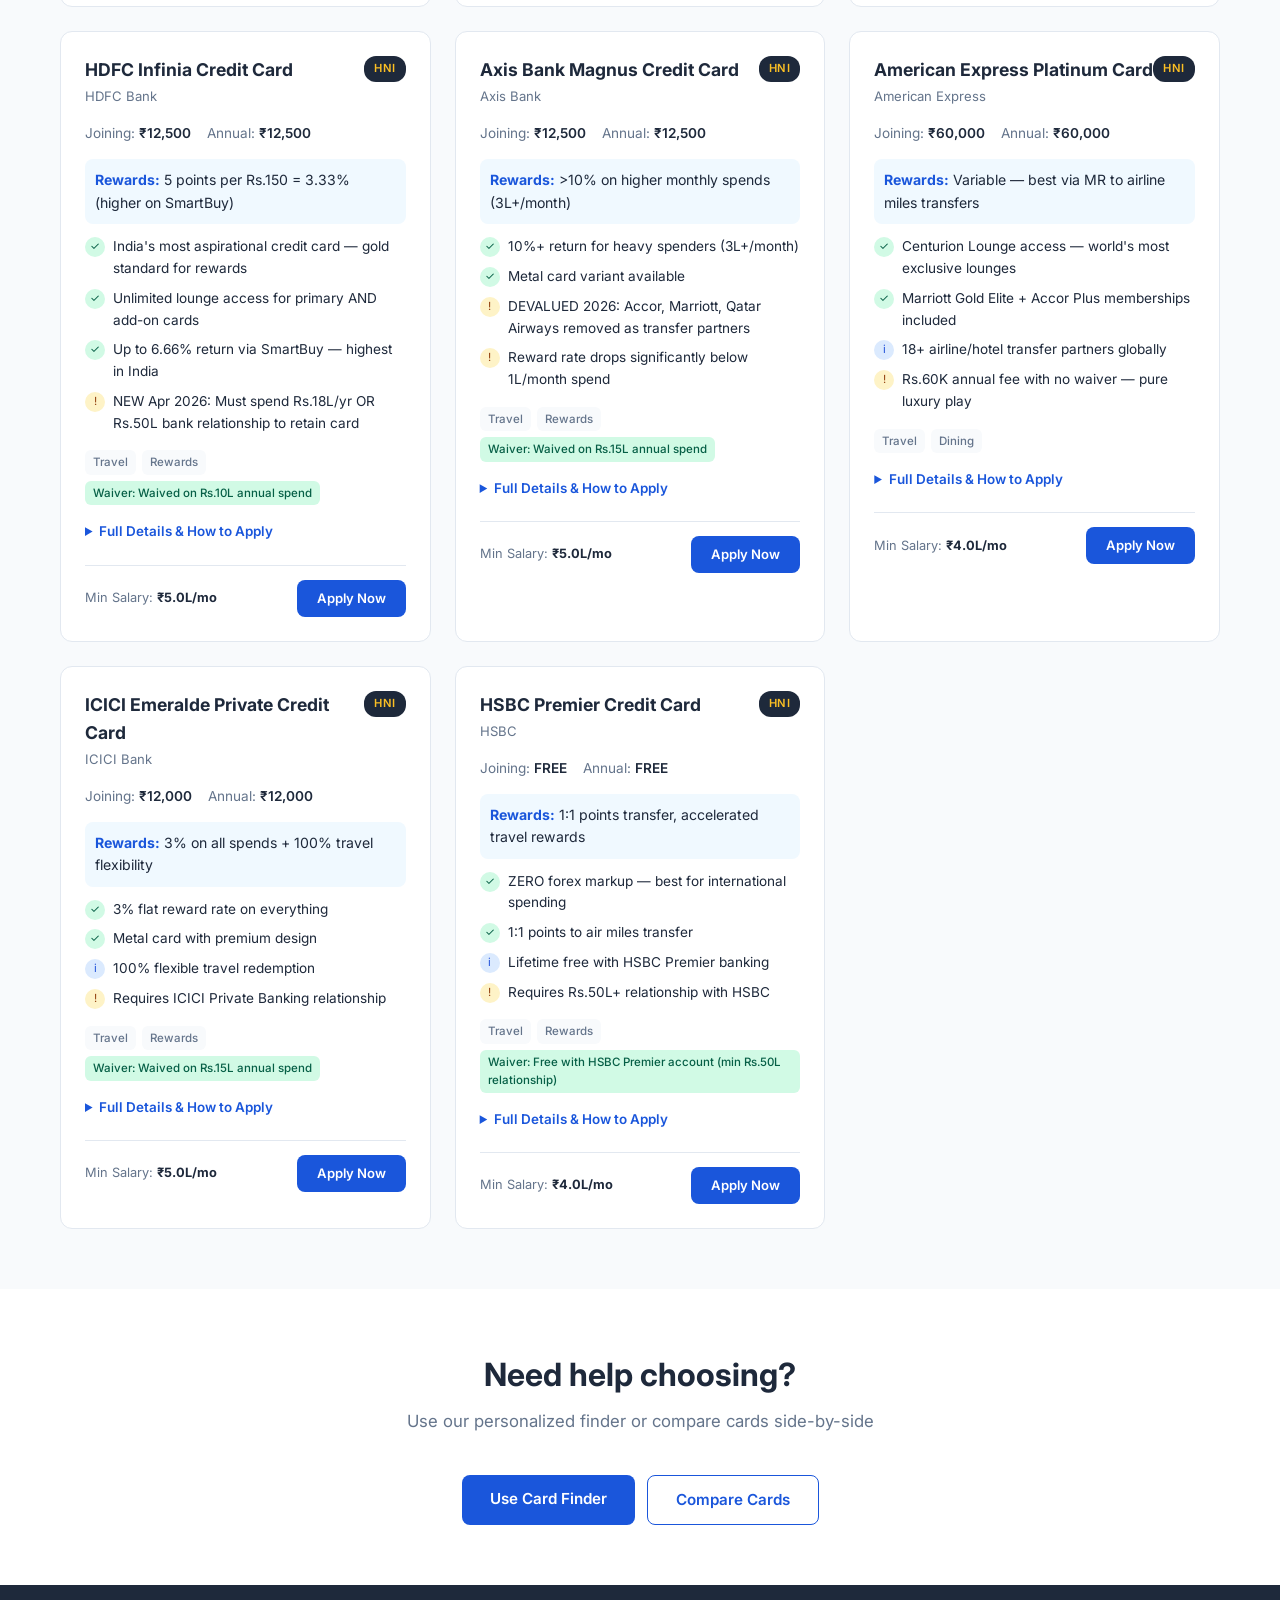
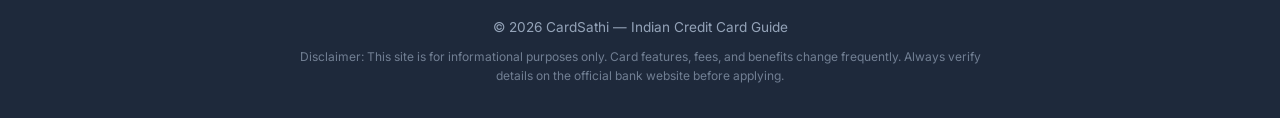
==== commit 9b8c1897: "Add UPI Strategies page (5th page) New strategies.html page covering: - 6 Rules of UPI rewards (RuPa" ====
--- a/cards.html
+++ b/cards.html
@@ -19,6 +19,7 @@
                 <li><a href="index.html">Home</a></li>
                 <li><a href="cards.html" class="active">All Cards</a></li>
                 <li><a href="compare.html">Compare</a></li>
+                <li><a href="strategies.html">UPI Strategies</a></li>
                 <li><a href="guide.html">Apply Guide</a></li>
             </ul>
             <button class="mobile-menu-btn" onclick="toggleMobileMenu()">&#9776;</button>
--- a/style.css
+++ b/style.css
@@ -820,6 +820,190 @@
     max-width: 700px;
     margin: 0 auto;
     opacity: 0.7;
+}
+
+/* STRATEGIES PAGE */
+.strategy-intro {
+    max-width: 800px;
+    margin: 0 auto;
+    text-align: center;
+    padding: 20px 0;
+}
+
+.strategy-intro h2 {
+    margin-bottom: 16px;
+}
+
+.strategy-intro p {
+    font-size: 1.05rem;
+    color: var(--text-secondary);
+    line-height: 1.7;
+}
+
+.rules-grid {
+    display: grid;
+    grid-template-columns: repeat(auto-fill, minmax(280px, 1fr));
+    gap: 20px;
+    margin-top: 32px;
+}
+
+.rule-card {
+    background: var(--surface);
+    padding: 24px;
+    border-radius: var(--radius);
+    border: 1px solid var(--border);
+    transition: all 0.2s;
+}
+
+.rule-card:hover {
+    border-color: var(--primary);
+    box-shadow: var(--shadow);
+}
+
+.rule-number {
+    width: 32px;
+    height: 32px;
+    background: var(--primary);
+    color: white;
+    border-radius: 50%;
+    display: flex;
+    align-items: center;
+    justify-content: center;
+    font-weight: 700;
+    margin-bottom: 12px;
+}
+
+.rule-card h3 {
+    font-size: 1.02rem;
+    margin-bottom: 8px;
+}
+
+.rule-card p {
+    font-size: 0.88rem;
+    color: var(--text-secondary);
+    line-height: 1.6;
+}
+
+.strategy-stack {
+    max-width: 900px;
+    margin: 32px auto 0;
+}
+
+.stack-step {
+    background: var(--surface);
+    border: 1px solid var(--border);
+    border-radius: var(--radius);
+    padding: 28px;
+    margin-bottom: 24px;
+}
+
+.stack-label {
+    font-weight: 700;
+    color: var(--primary);
+    margin-bottom: 16px;
+    font-size: 1.1rem;
+}
+
+.stack-cards {
+    display: flex;
+    align-items: stretch;
+    gap: 12px;
+    flex-wrap: wrap;
+    margin-bottom: 16px;
+}
+
+.stack-card {
+    flex: 1;
+    min-width: 180px;
+    padding: 14px 16px;
+    background: var(--bg);
+    border-radius: 8px;
+    display: flex;
+    flex-direction: column;
+    gap: 4px;
+}
+
+.stack-card strong {
+    font-size: 0.92rem;
+}
+
+.stack-card span {
+    font-size: 0.82rem;
+    color: var(--text-secondary);
+}
+
+.stack-plus {
+    display: flex;
+    align-items: center;
+    font-size: 1.4rem;
+    color: var(--primary);
+    font-weight: 700;
+    padding: 0 4px;
+}
+
+.stack-result {
+    padding: 12px 14px;
+    background: var(--accent-light);
+    border-radius: 8px;
+    font-size: 0.88rem;
+    color: #92400e;
+    line-height: 1.6;
+}
+
+.merchant-table-wrapper {
+    overflow-x: auto;
+    margin-top: 32px;
+}
+
+.merchant-table {
+    width: 100%;
+    border-collapse: collapse;
+    font-size: 0.9rem;
+    background: var(--surface);
+    border-radius: var(--radius);
+    overflow: hidden;
+}
+
+.merchant-table th,
+.merchant-table td {
+    padding: 14px 16px;
+    text-align: left;
+    border-bottom: 1px solid var(--border);
+}
+
+.merchant-table th {
+    background: var(--bg);
+    font-weight: 600;
+    white-space: nowrap;
+}
+
+.merchant-table tbody tr:hover {
+    background: #f8fafc;
+}
+
+.mistake-grid {
+    display: grid;
+    grid-template-columns: repeat(auto-fill, minmax(280px, 1fr));
+    gap: 20px;
+    margin-top: 32px;
+}
+
+.mistake-card {
+    background: var(--surface);
+    padding: 20px;
+    border-radius: var(--radius);
+    border-left: 4px solid var(--danger);
+}
+
+.mistake-card h3 {
+    font-size: 0.95rem;
+    margin-bottom: 8px;
+}
+
+.mistake-card p {
+    font-size: 0.85rem;
+    color: var(--text-secondary);
+    line-height: 1.6;
 }
 
 /* MOBILE */
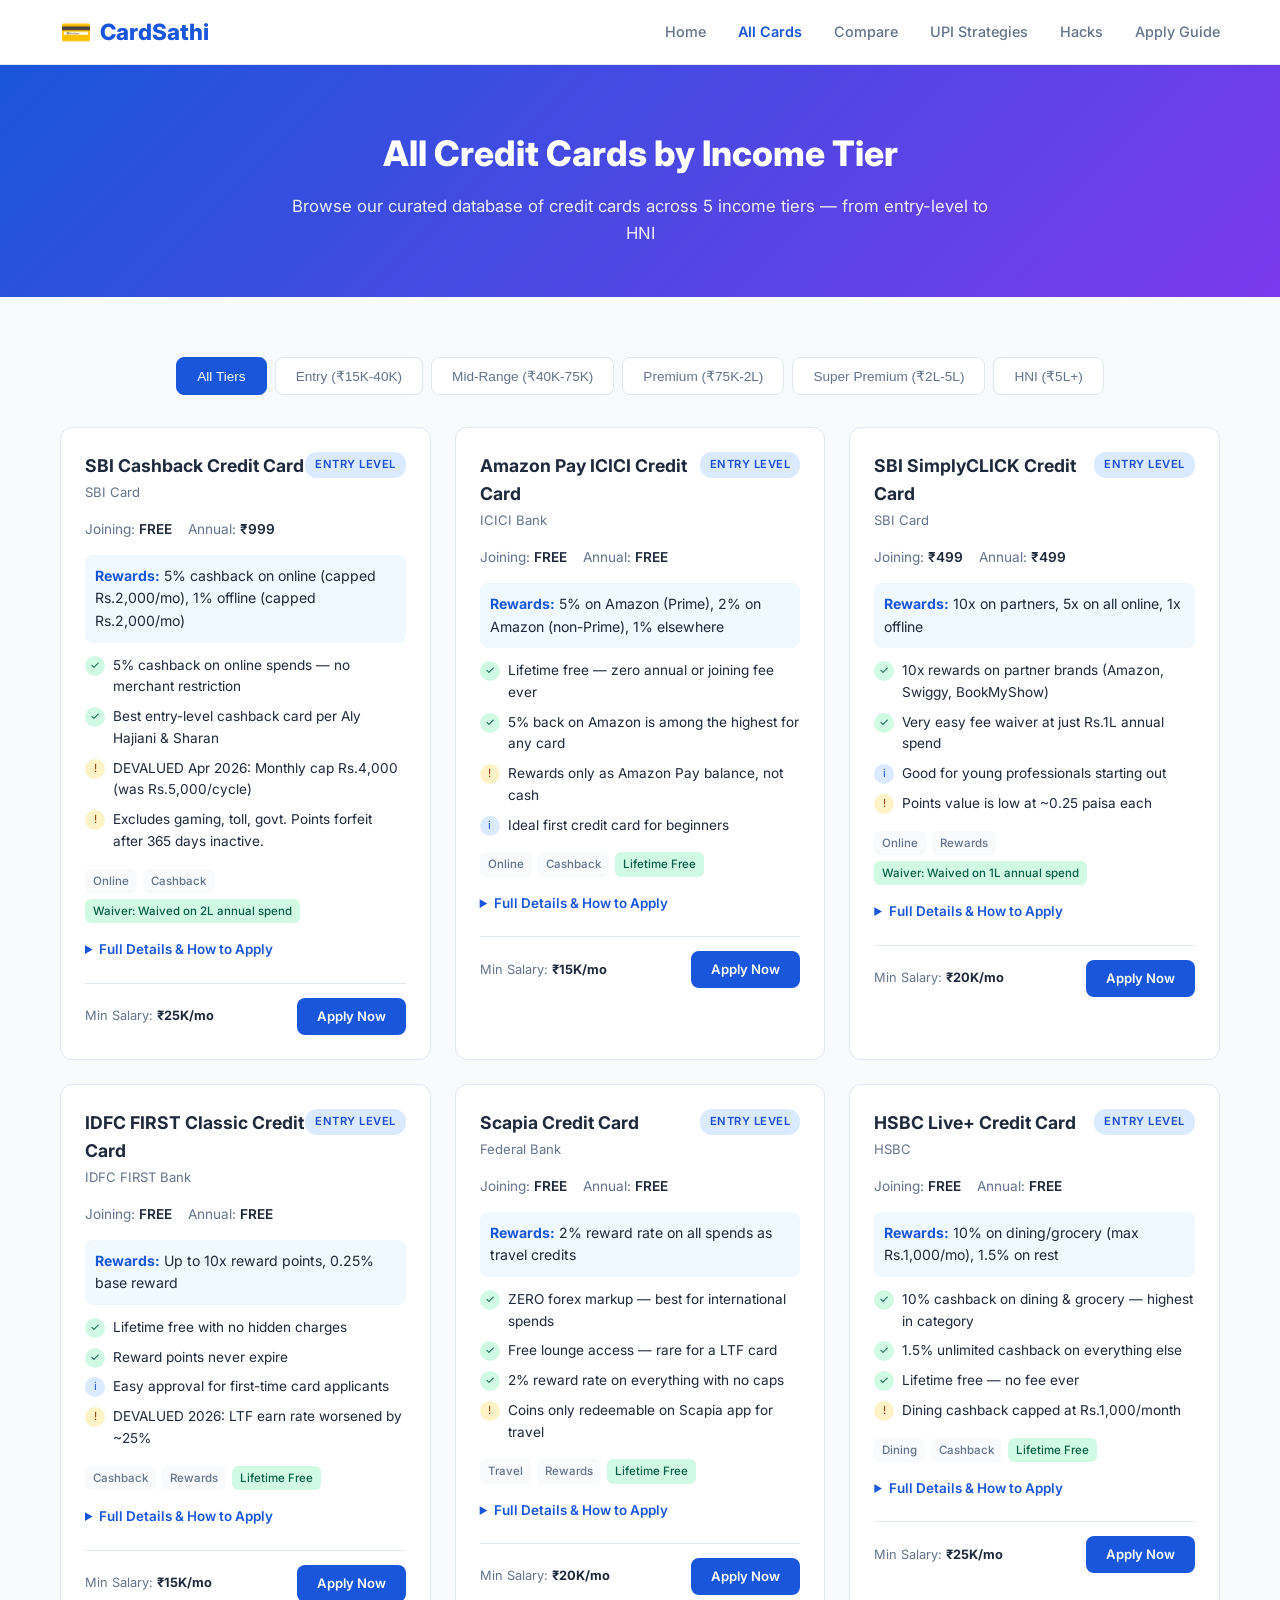
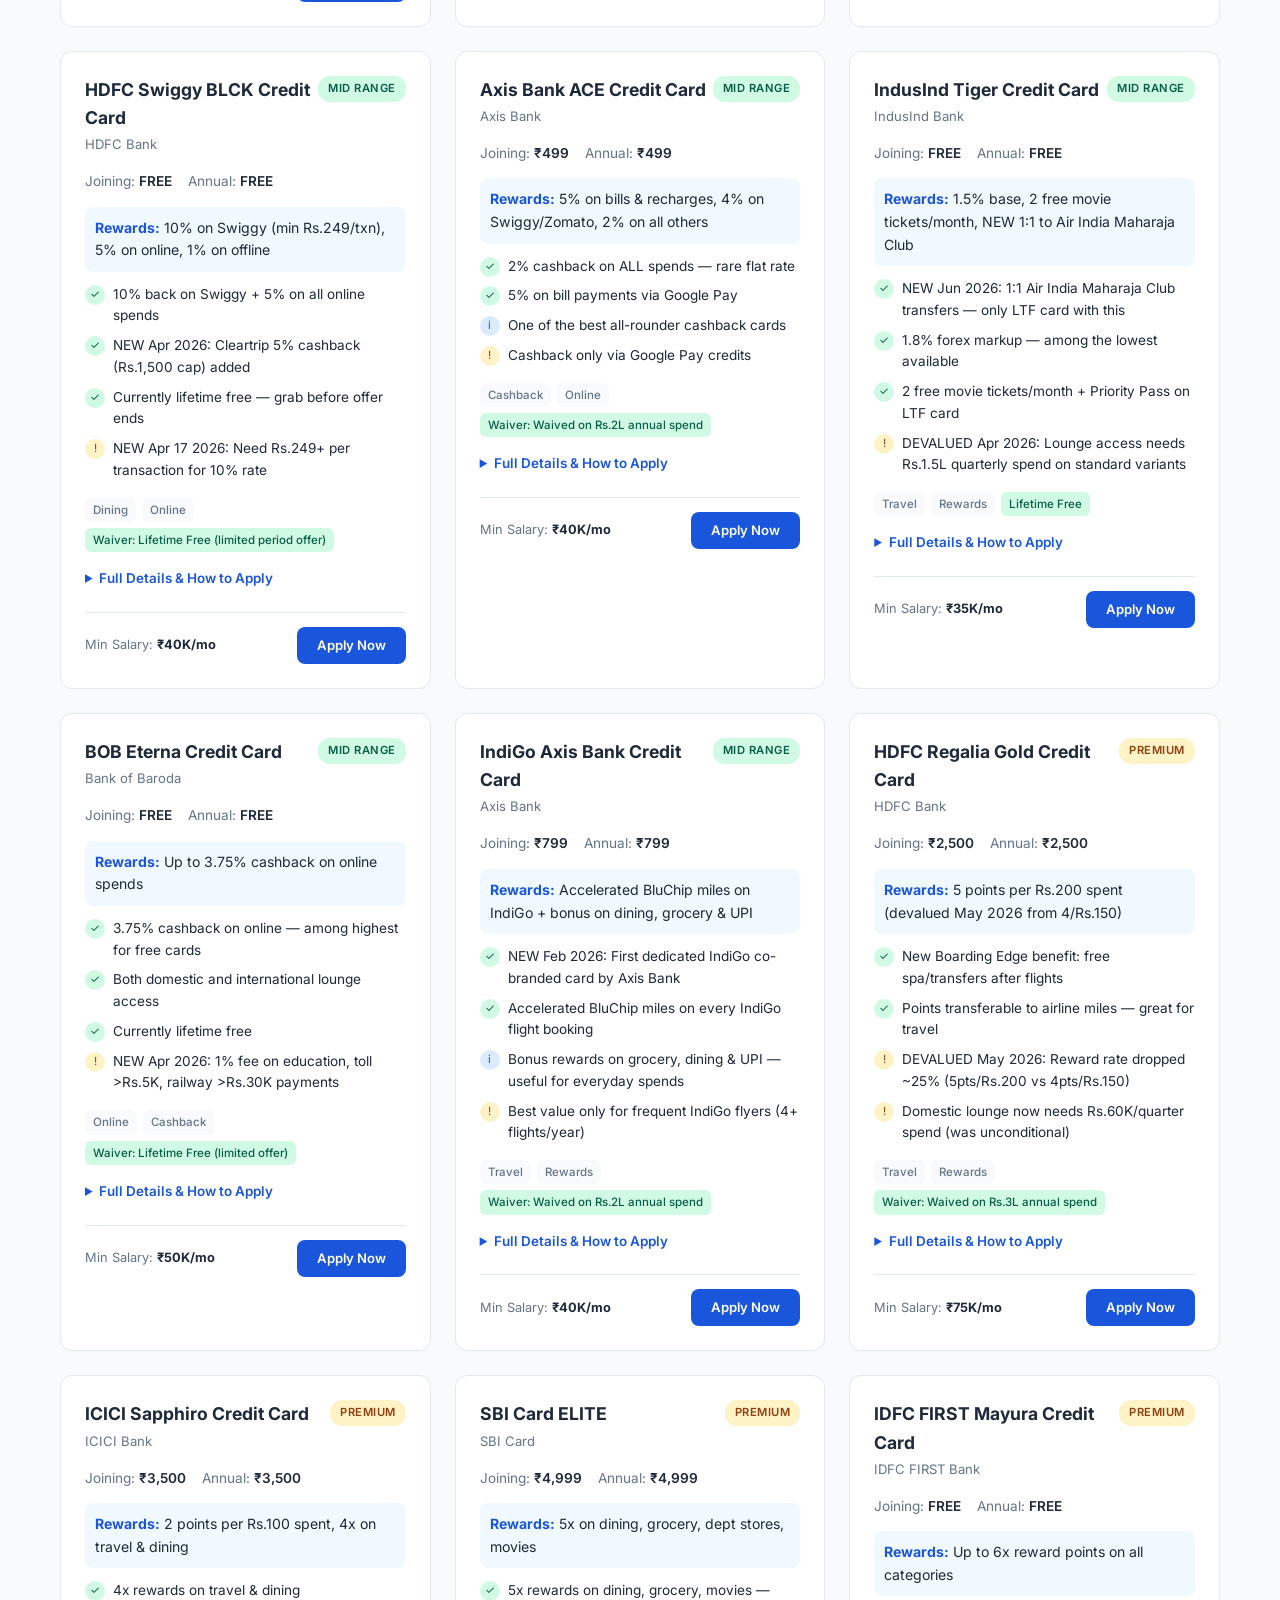
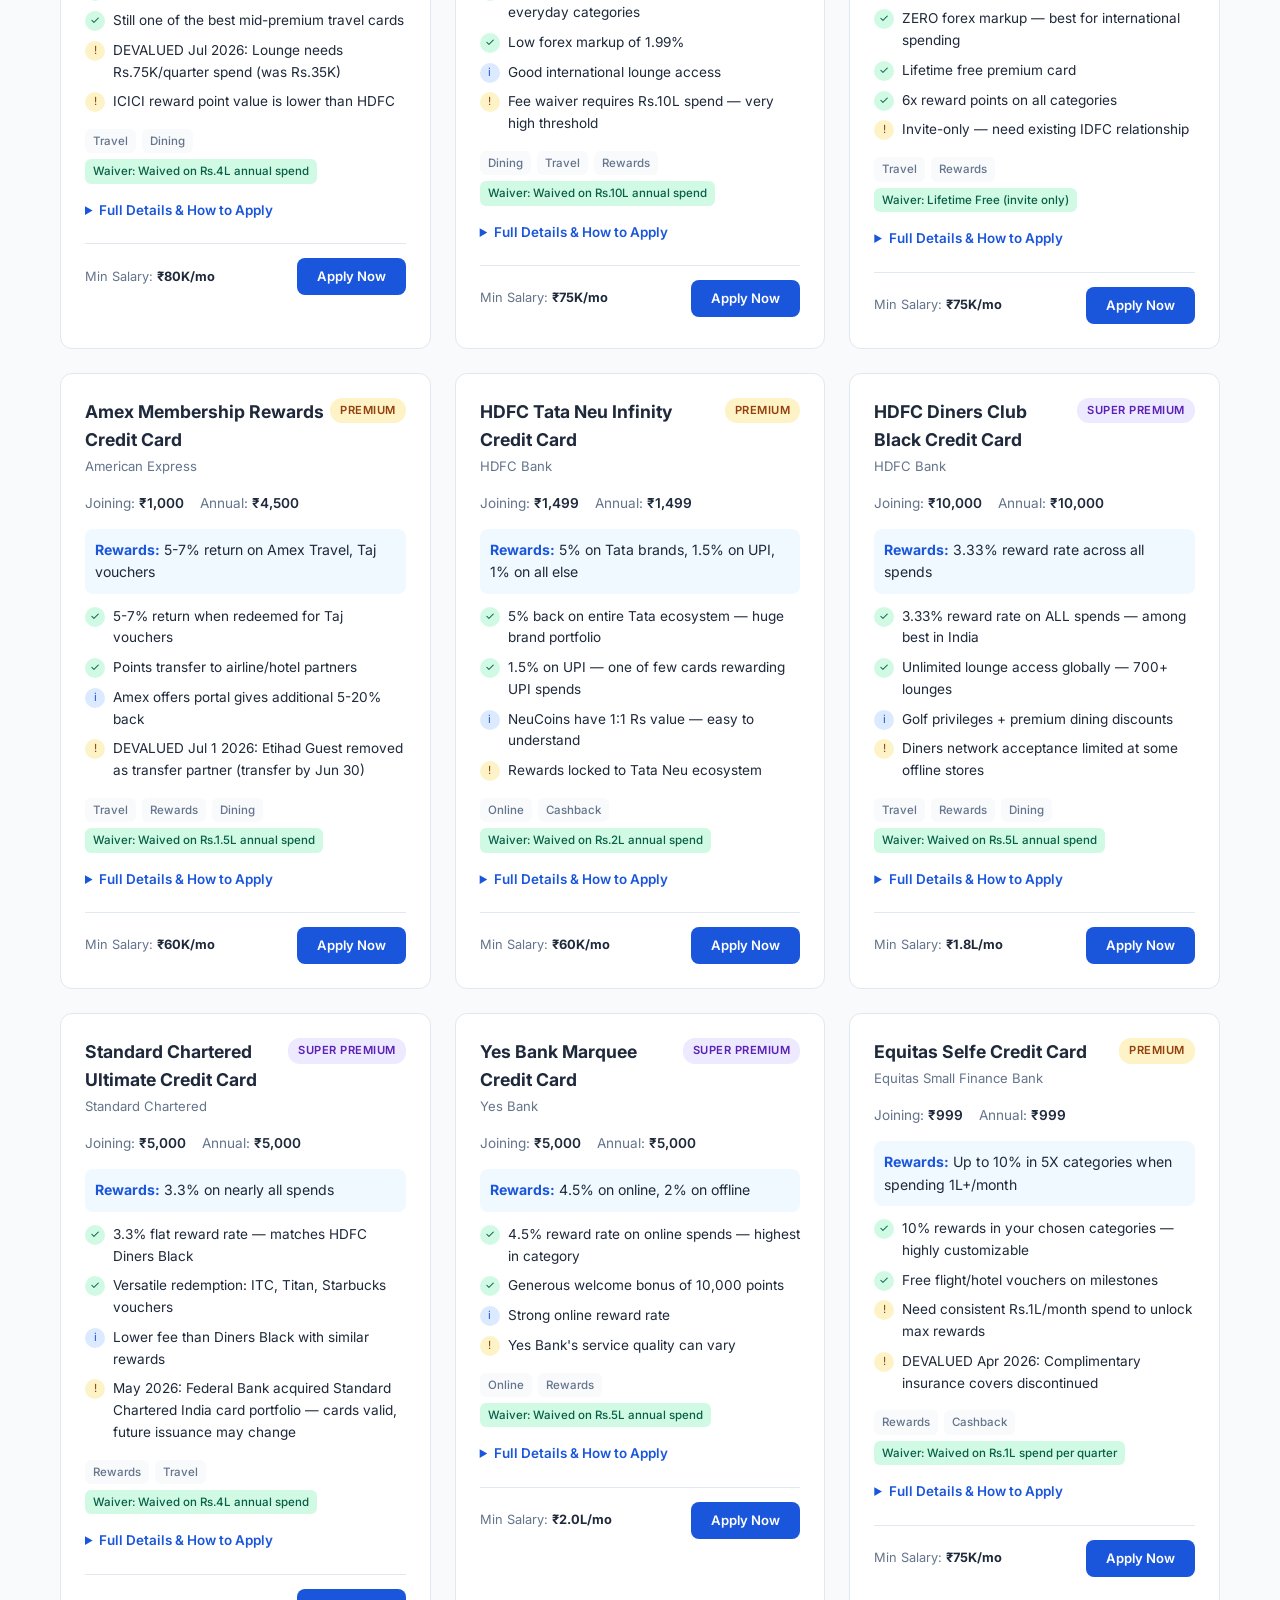
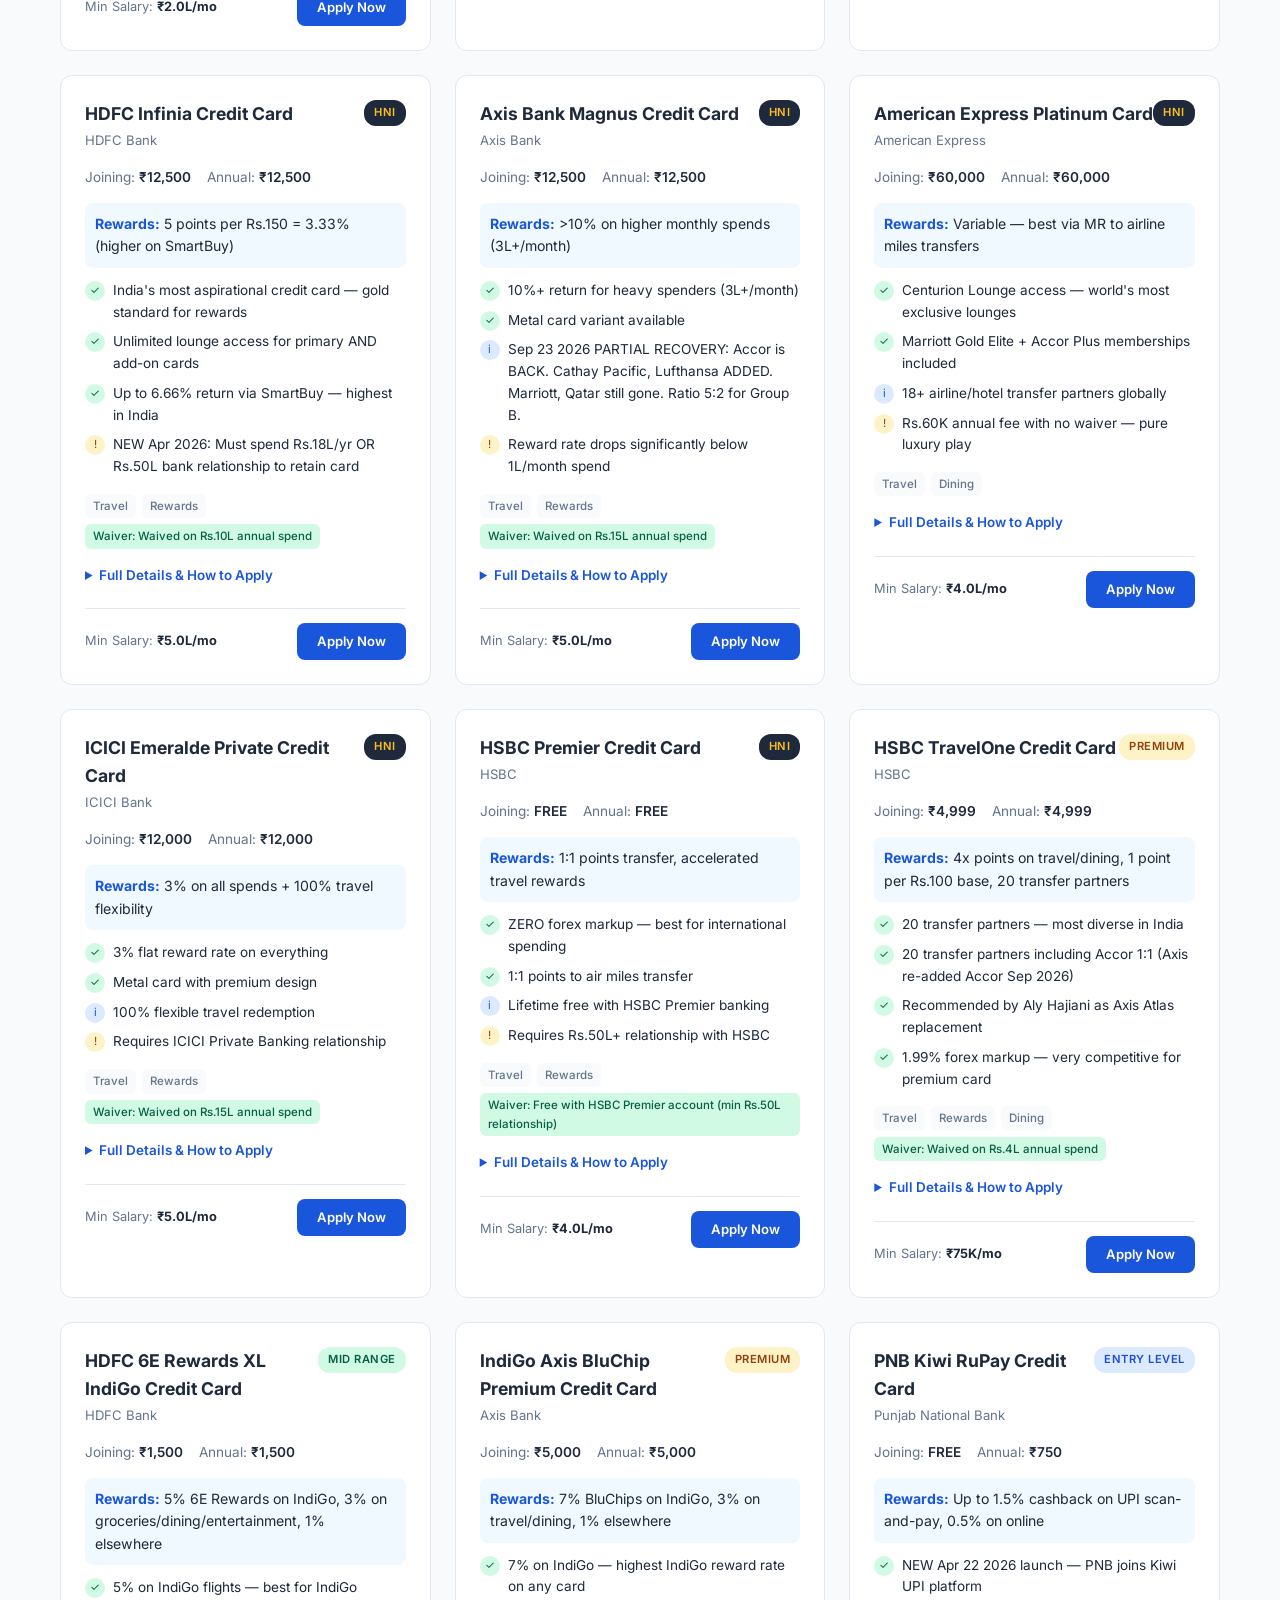
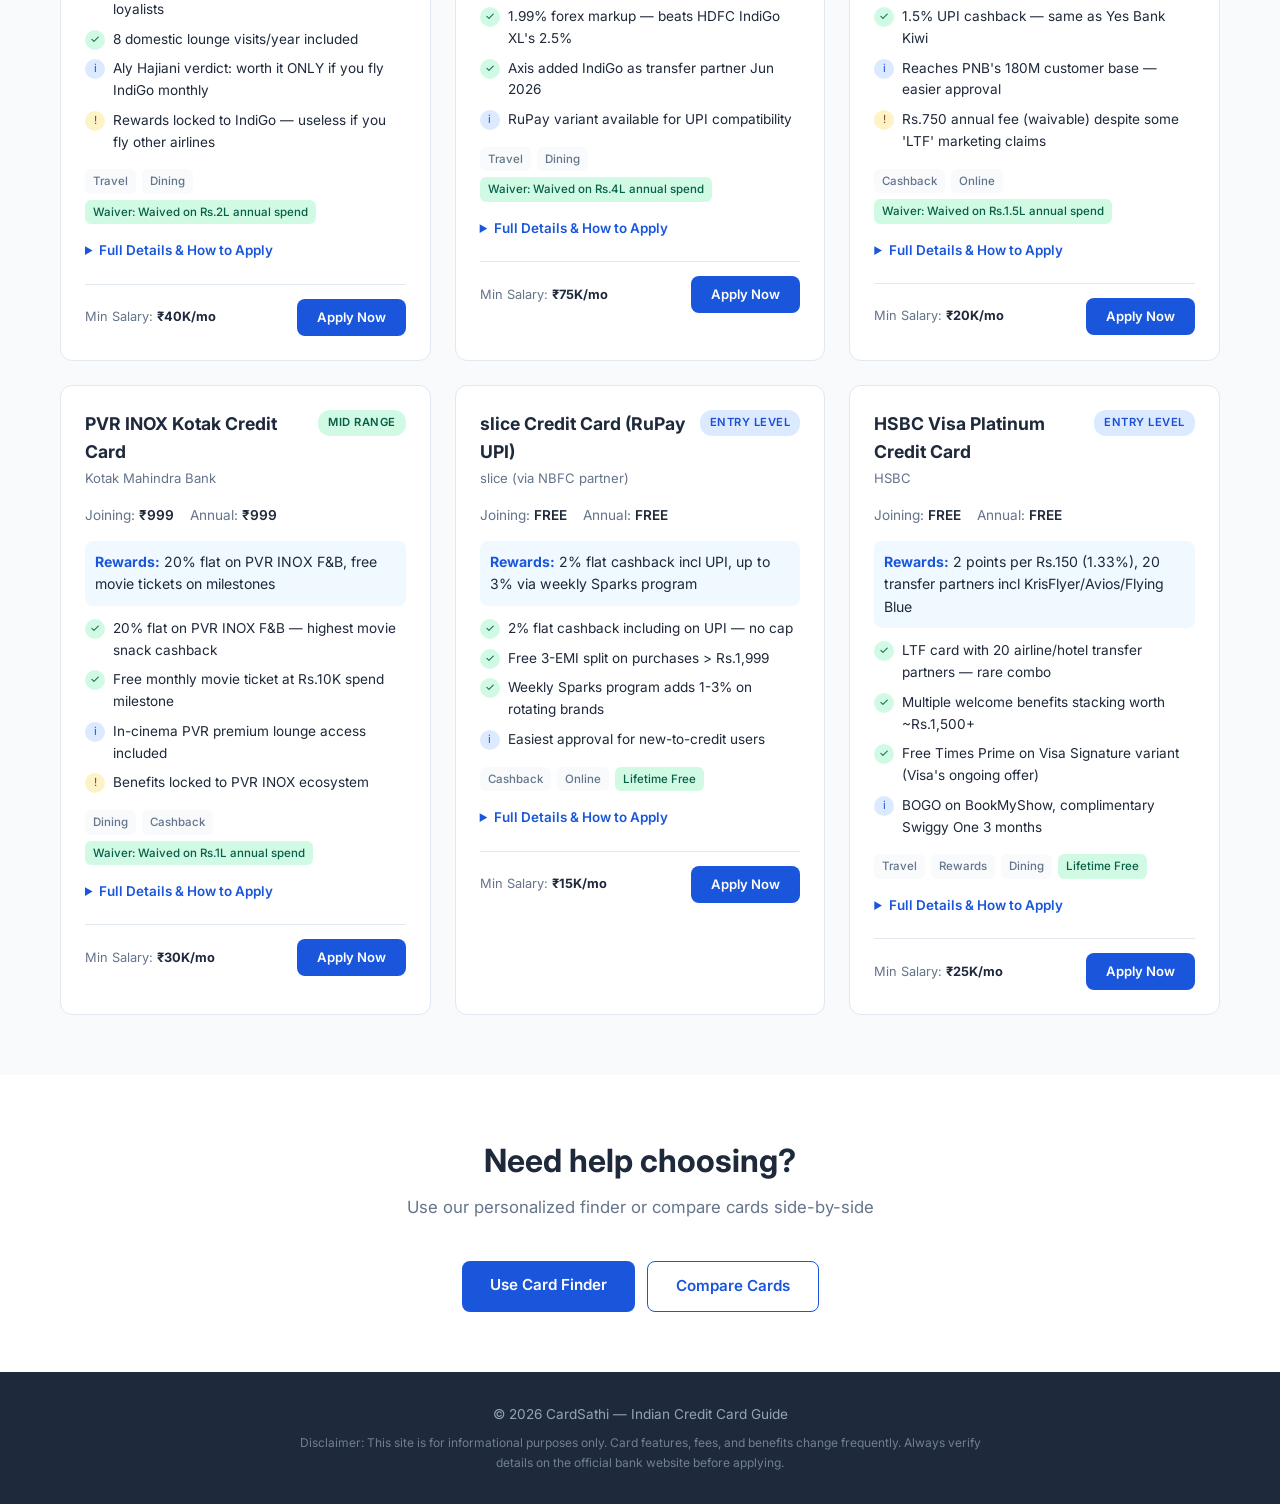
==== commit 9b7f9447: "Add Advanced Hacks page (6th page) with 7 verified working hacks and 6 anti-patterns. Hacks covered:" ====
--- a/cards.html
+++ b/cards.html
@@ -20,6 +20,7 @@
                 <li><a href="cards.html" class="active">All Cards</a></li>
                 <li><a href="compare.html">Compare</a></li>
                 <li><a href="strategies.html">UPI Strategies</a></li>
+                <li><a href="hacks.html">Hacks</a></li>
                 <li><a href="guide.html">Apply Guide</a></li>
             </ul>
             <button class="mobile-menu-btn" onclick="toggleMobileMenu()">&#9776;</button>
